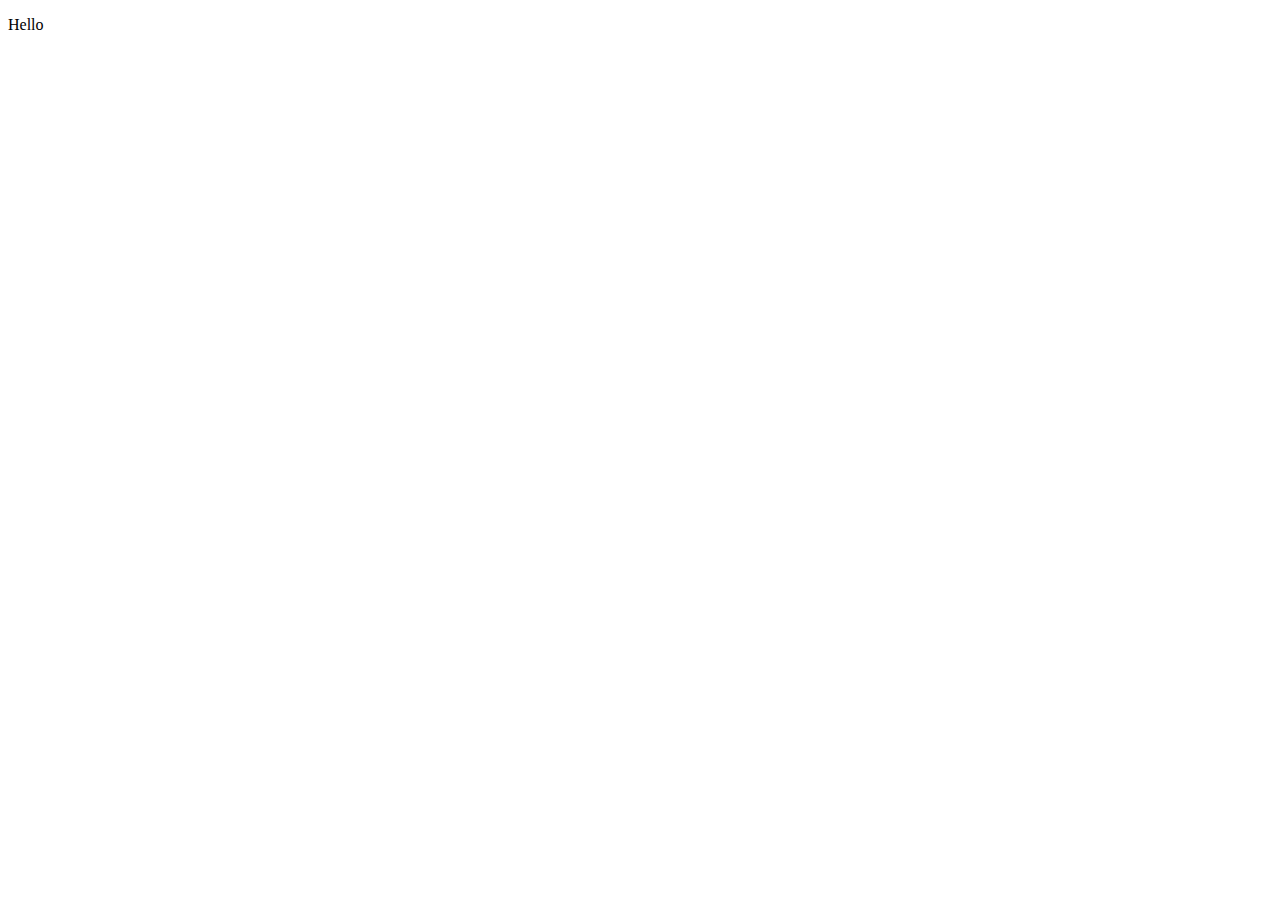
==== wwr/index.html @ ab7e902f "index sync" ====
<!DOCTYPE html>
<html lang="en">
<head>
    <meta charset="UTF-8">
    <meta http-equiv="X-UA-Compatible" content="IE=edge">
    <meta name="viewport" content="width=device-width, initial-scale=1.0">
    <title>Document</title>
</head>
<body>
    <p>Hello</p>
</body>
</html>
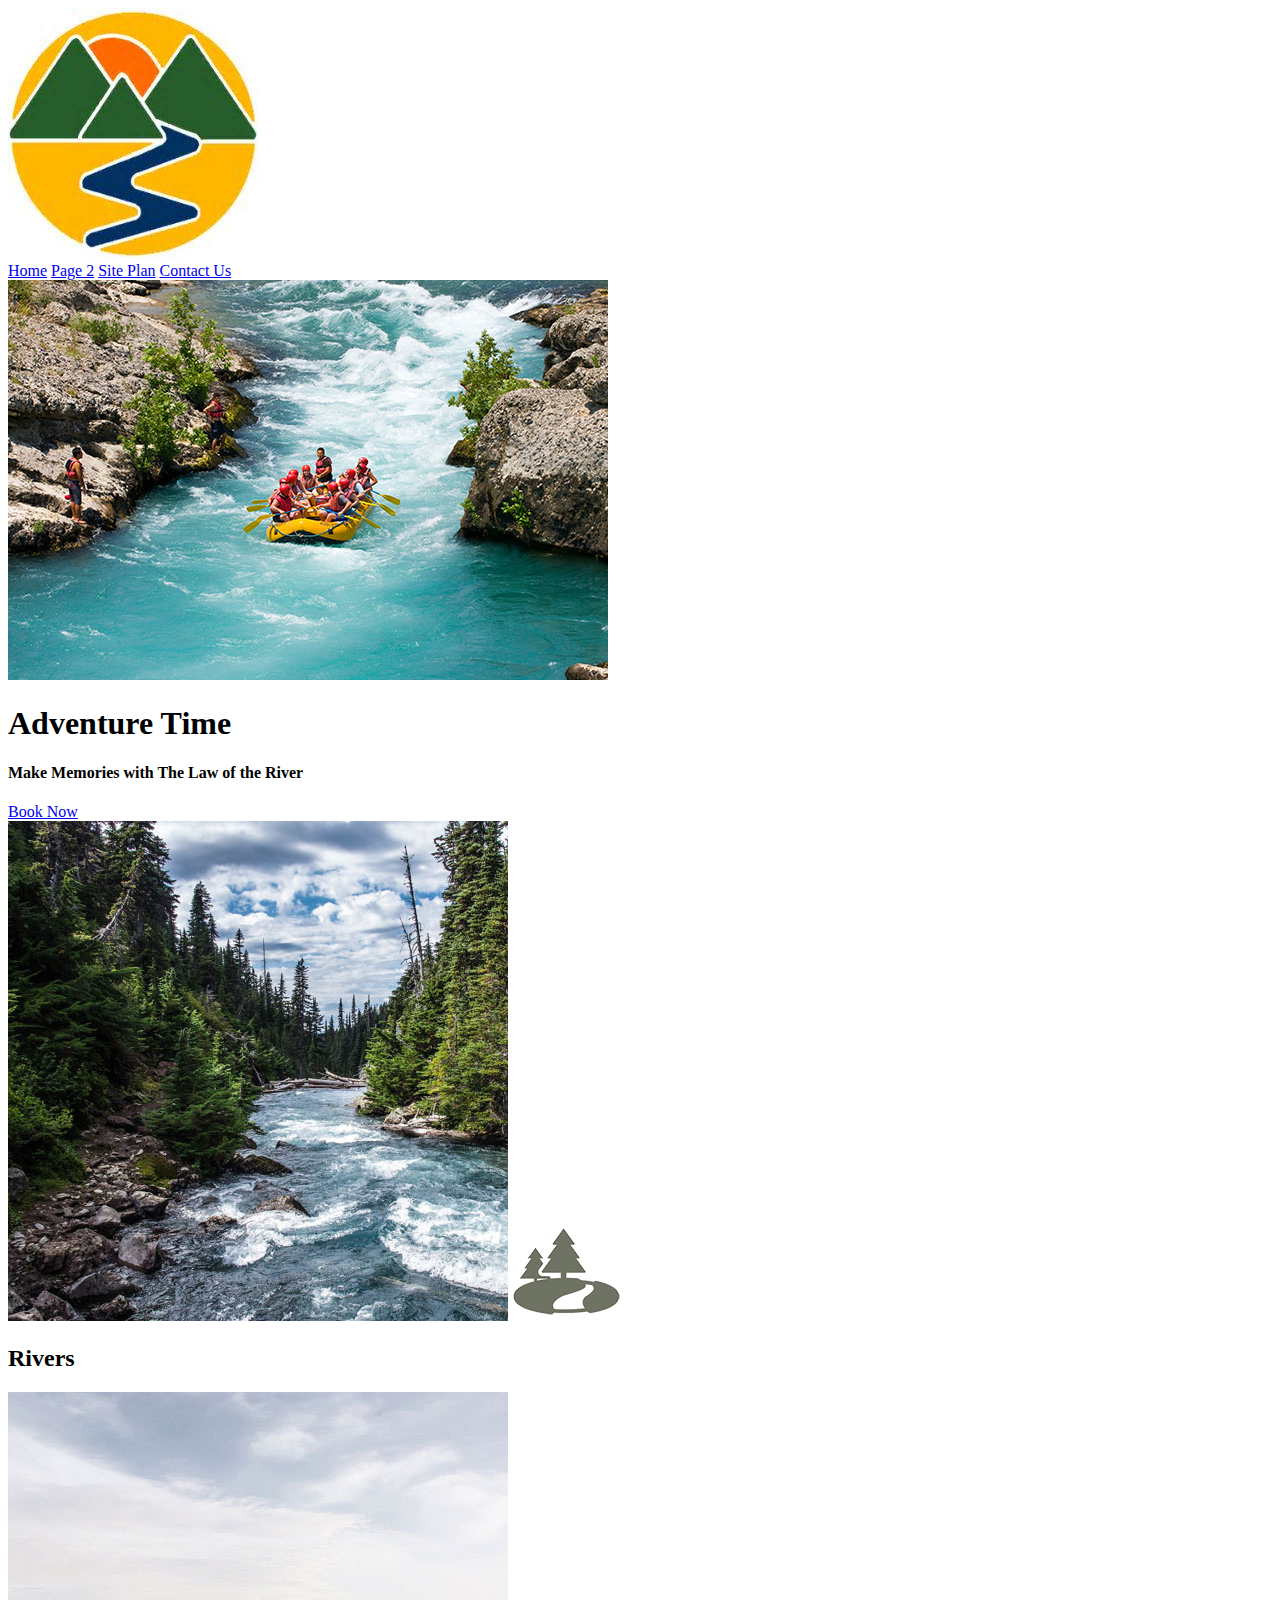
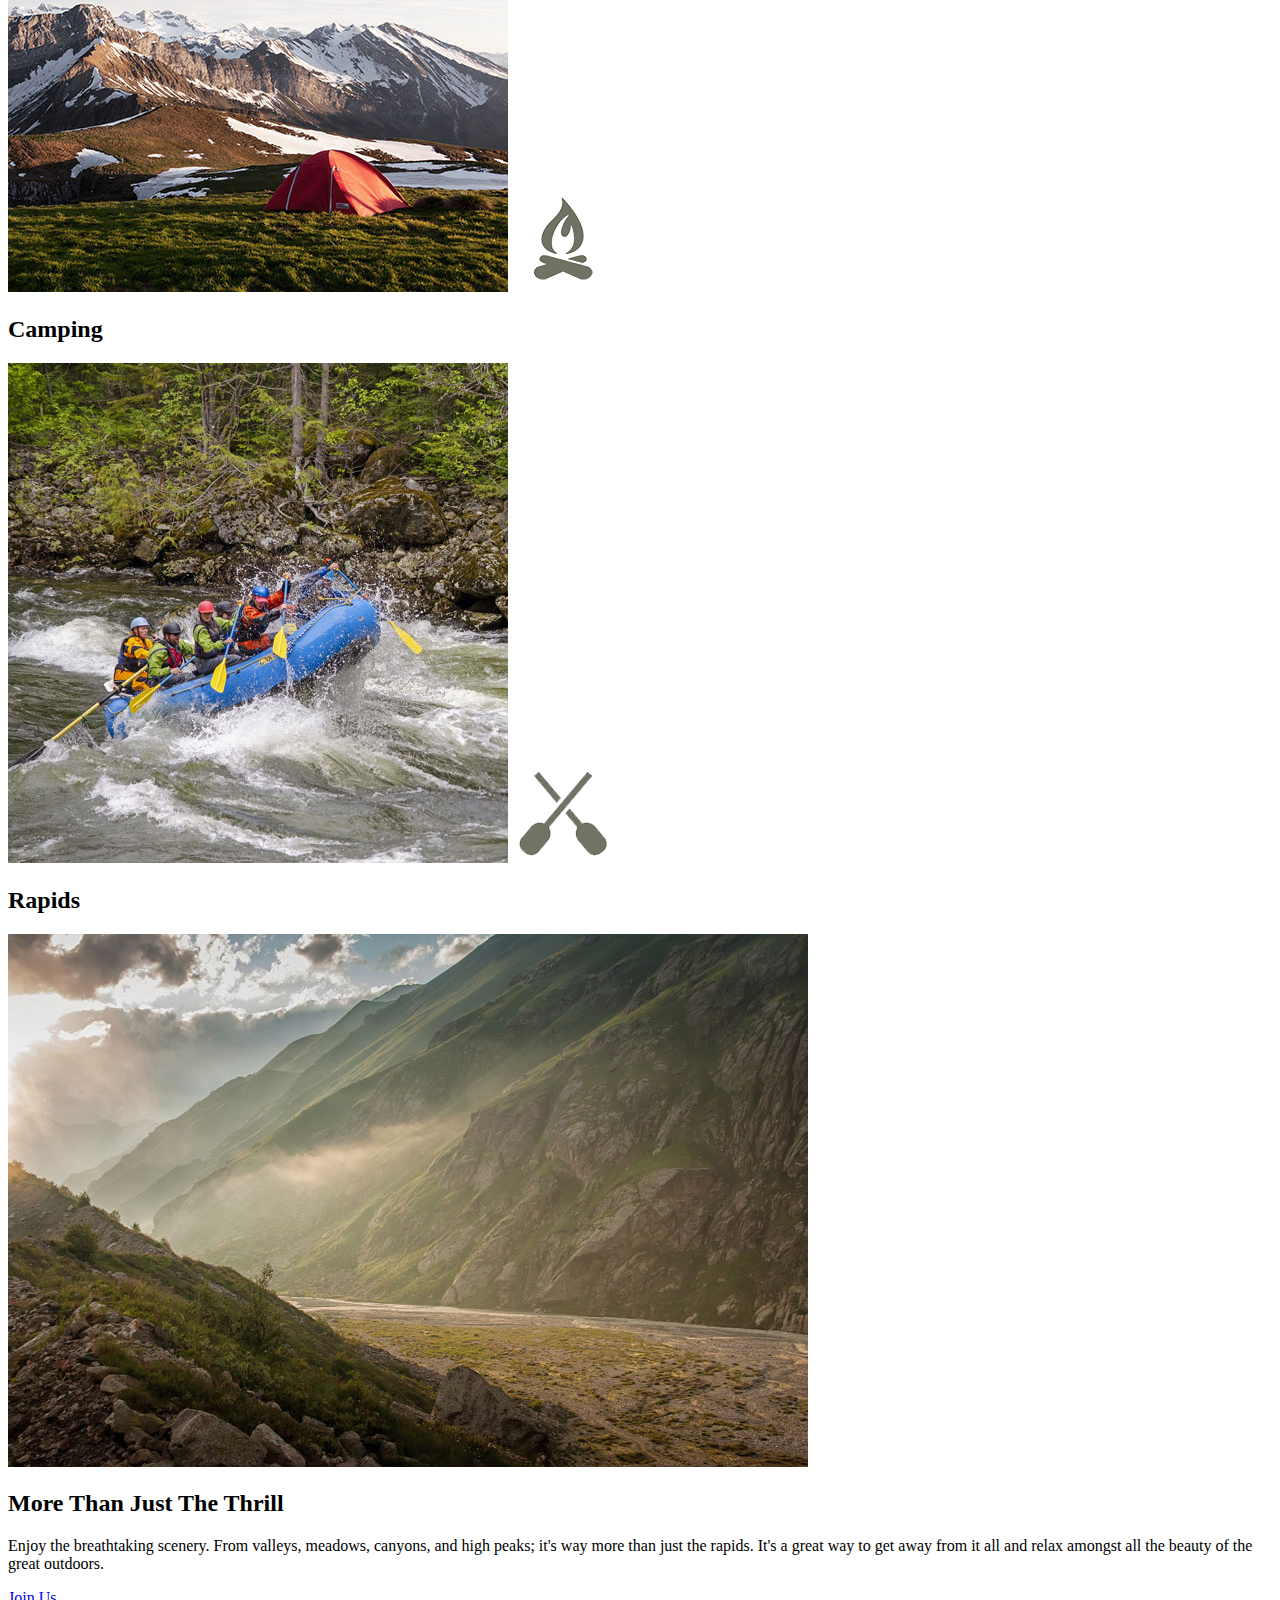
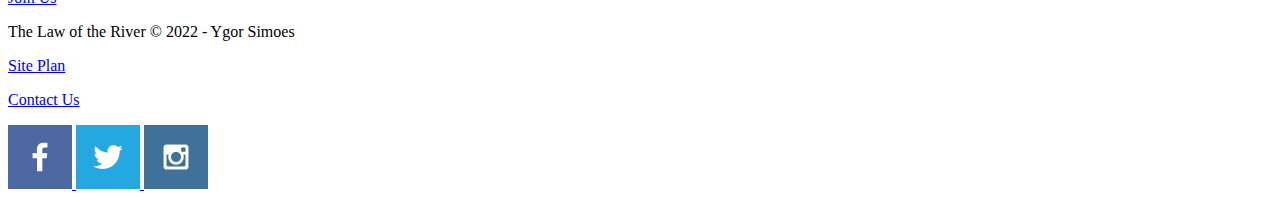
==== commit fd2137c7: "law of the river updated octomber first" ====
--- a/wwr/index.html
+++ b/wwr/index.html
@@ -1,12 +1,77 @@
+
 <!DOCTYPE html>
 <html lang="en">
 <head>
     <meta charset="UTF-8">
     <meta http-equiv="X-UA-Compatible" content="IE=edge">
     <meta name="viewport" content="width=device-width, initial-scale=1.0">
-    <title>Document</title>
+    <title>The Law of the River| The Law of the River | Home</title>
 </head>
 <body>
-    <p>Hello</p>
+    <header>
+        <a id="logo_link" href="index.html">
+            <img class="logo" src= "images/circlelogo.jpeg" alt="The Law of the River logo">
+        </a>
+        <nav>
+            <a href="index.html">Home</a>
+            <a href="#">Page 2</a>
+            <a href="site-plan-rafting.html">Site Plan</a>
+            <a href="contactus.html">Contact Us</a>
+        </nav>
+    </header>
+    <div id="hero">
+        <div id="hero-box">
+            <img id="hero-img" src="images/raftingpeople.jpg" alt="People enjoying white water rafting">
+        </div>
+        <section id="hero-msg">
+            <h1 class="home-title">Adventure Time</h1>
+            <h4>Make Memories with The Law of the River </h4>
+            <div class='button-box'>
+                <a class='book' href="rates.html">Book Now</a>
+            </div>
+        </section>
+    </div>
+    <main class="home-grid">
+        <section class="rivers-card">
+            <img class="card-img" src="images/rivers.jpg" alt="river in forest">
+            <img class="icon" src="images/river_icon.png" alt="river icon">
+            <h2>Rivers</h2>
+        </section>
+        <section class="camping-card">
+            <img class="card-img" src="images/camping.jpg" alt="tent in mountains">
+            <img class="icon" src="images/fire_icon.png" alt="fire icon">
+            <h2>Camping</h2>
+        </section>
+        <section class="rapids-card">
+            <img class="card-img" src="images/rapids.jpg" alt="rafting boat">
+            <img class="icon" src="images/oars.png" alt="oars icon">
+            <h2>Rapids</h2>
+        </section>
+        <img class="mountains" src="images/mountains.jpg" alt="Misty mountains">
+        <section class="msg">
+            <h2>More Than Just The Thrill</h2>
+            <p>Enjoy the breathtaking scenery. From valleys, meadows, canyons, and high peaks; it's way more than just the rapids. It's a great way to get away from it all and relax amongst all the beauty of the great outdoors. </p>
+            <a class='join' href="rivers.html">Join Us</a>
+        </section>
+    </main>
+</main>
+<footer>
+    <p>The Law of the River &copy; 2022 - Ygor Simoes</p>
+    <p><a href="site-plan-rafting.html">Site Plan</a></p>
+    <p><a href="contactus.html">Contact Us</a></p>
+    <div class="social">
+        <a href="https://facebook.com">
+            <img src="images/facebook.png" alt="fb icon">
+        </a>
+        <a href="https://twitter.com">
+            <img src="images/twitter.png" alt="twitter icon">
+        </a>
+        <a href="https://instagram.com">
+            <img src="images/instagram.png" alt="instagram icon">
+        </a>
+    </div>
+</footer>
+    </body>
 </body>
-</html>+</html>
+              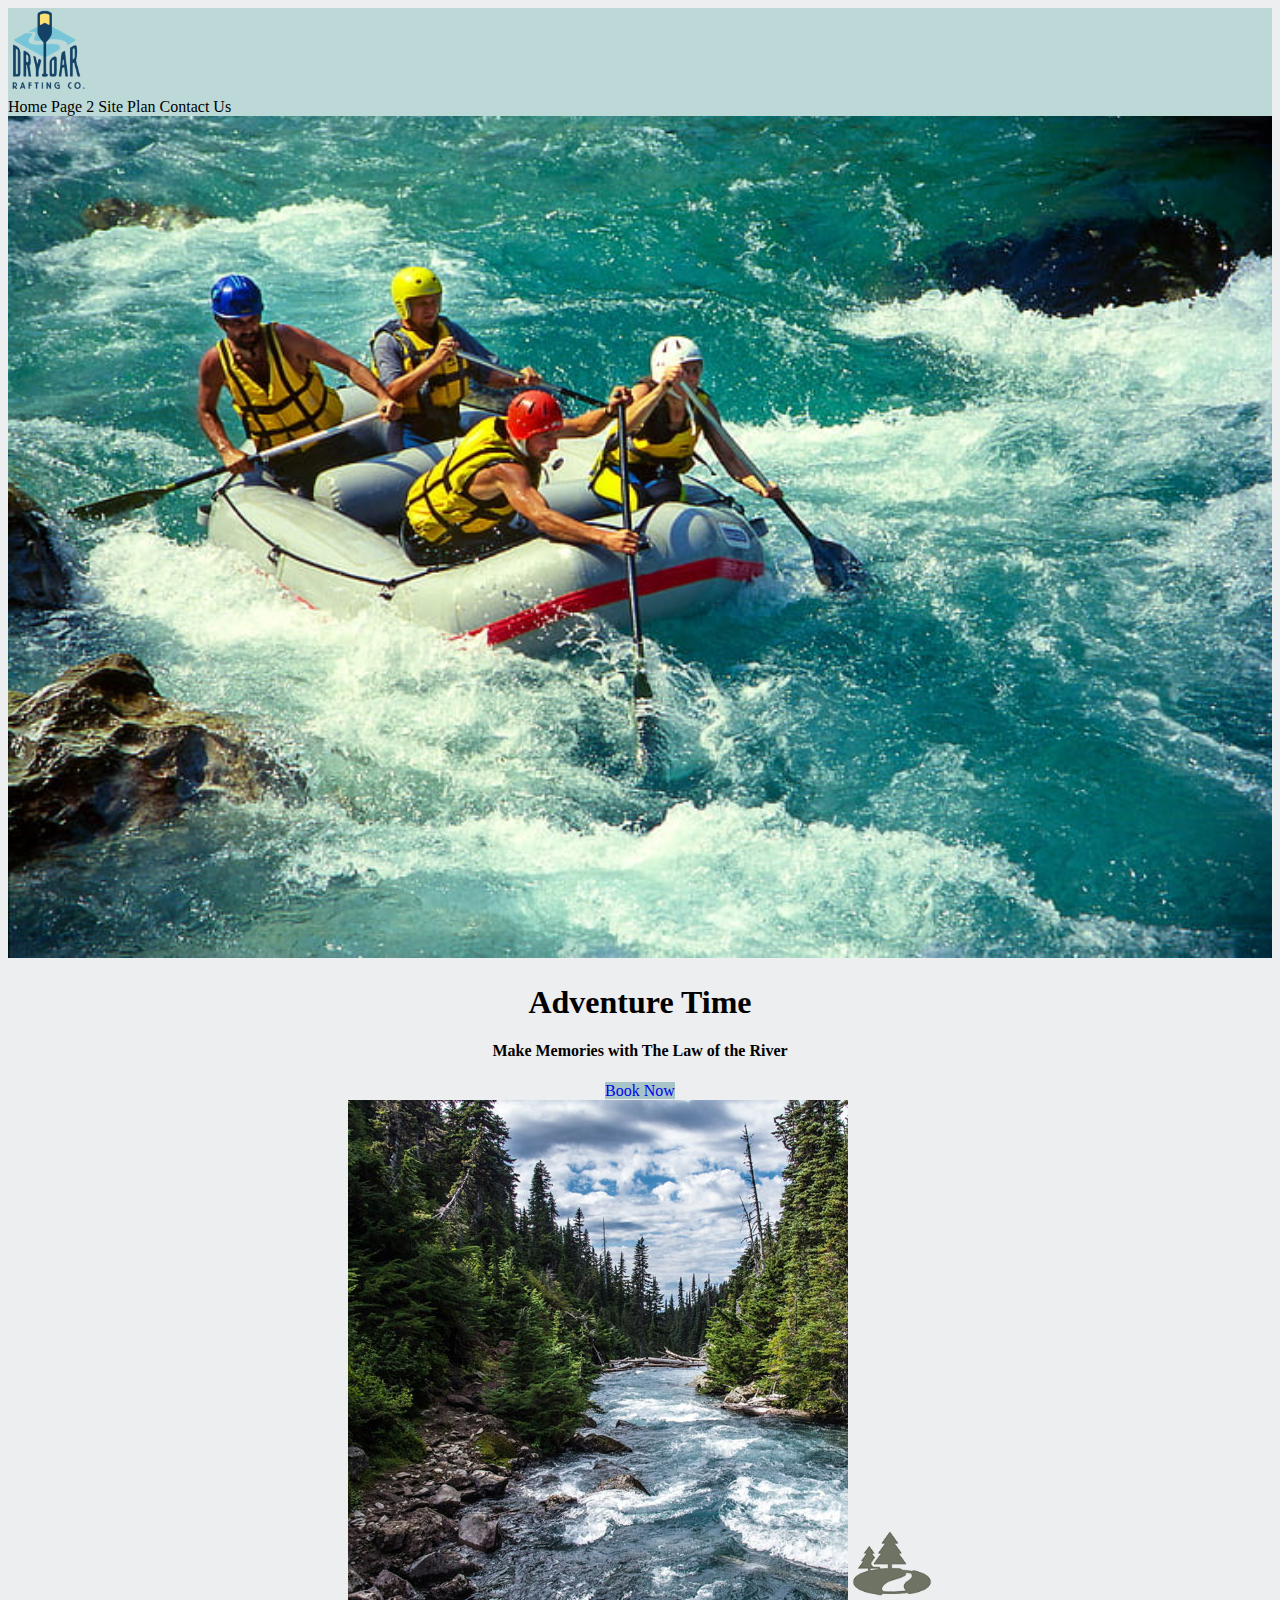
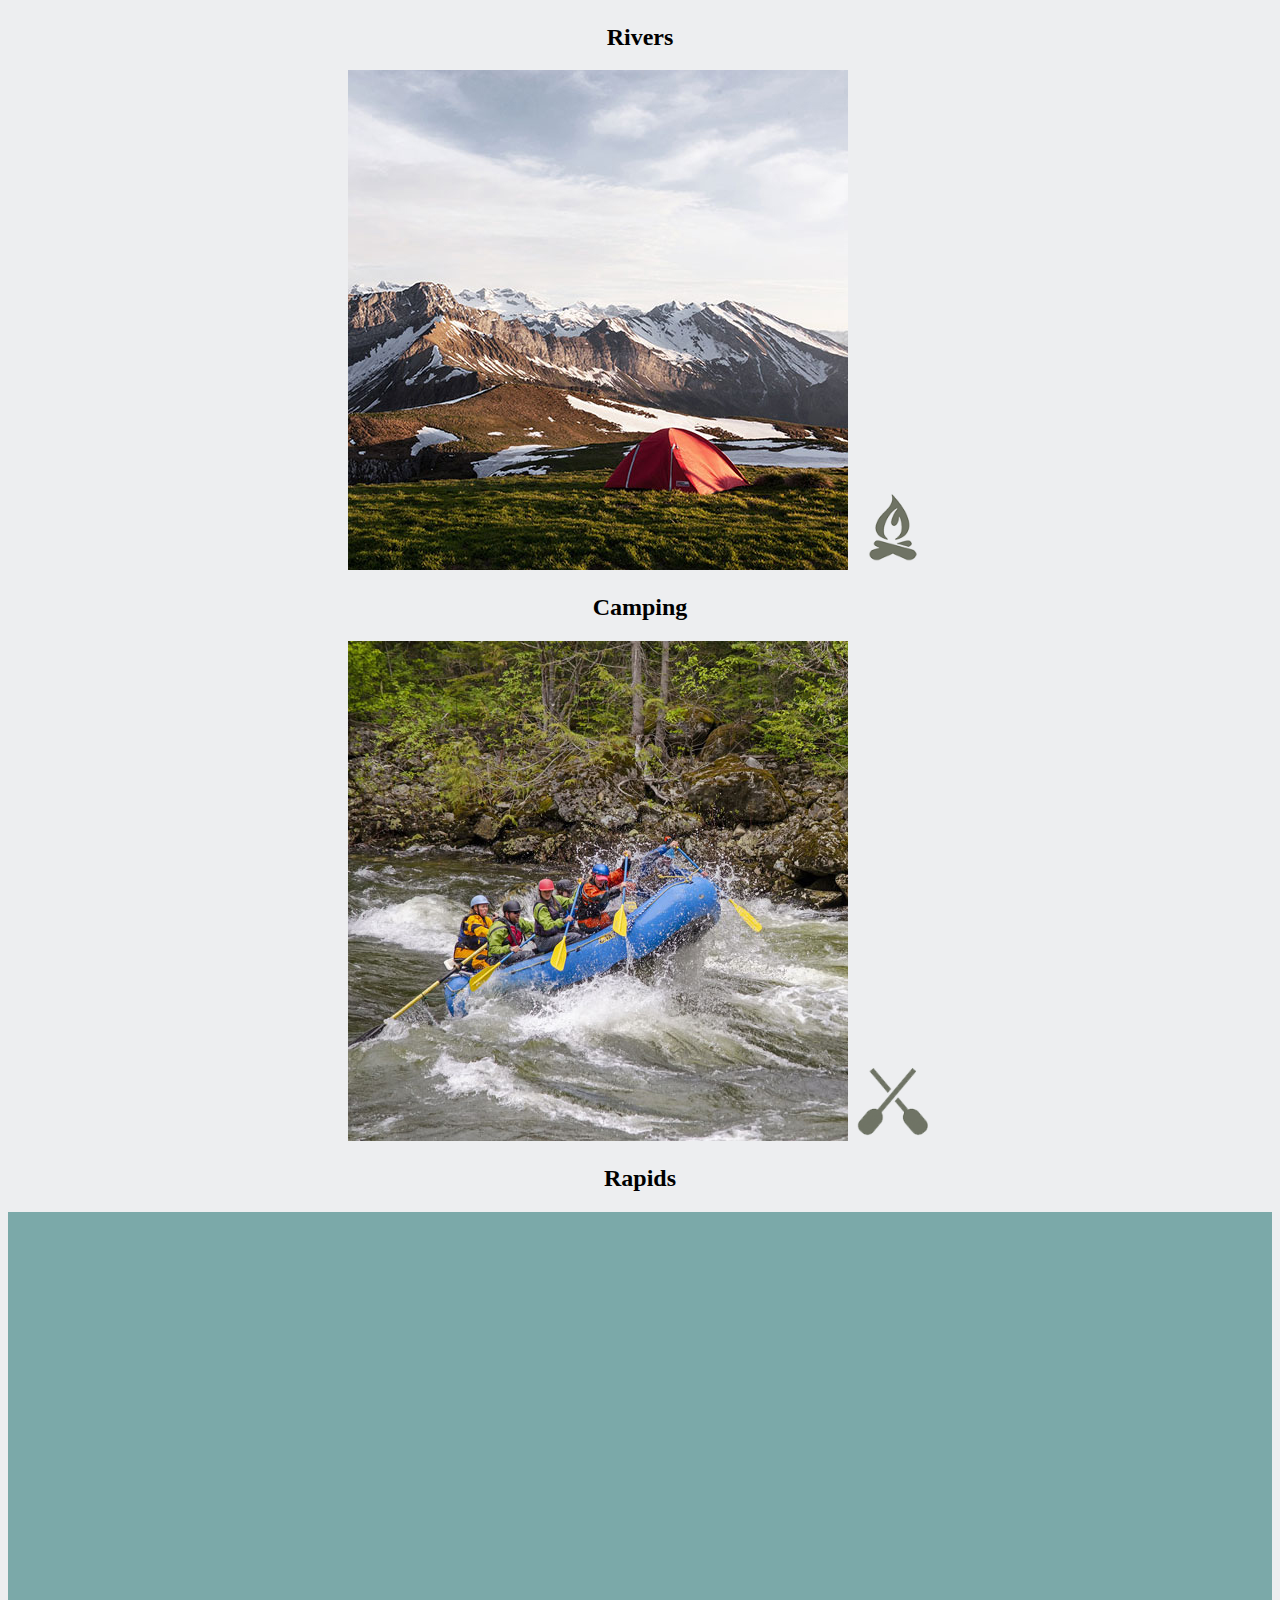
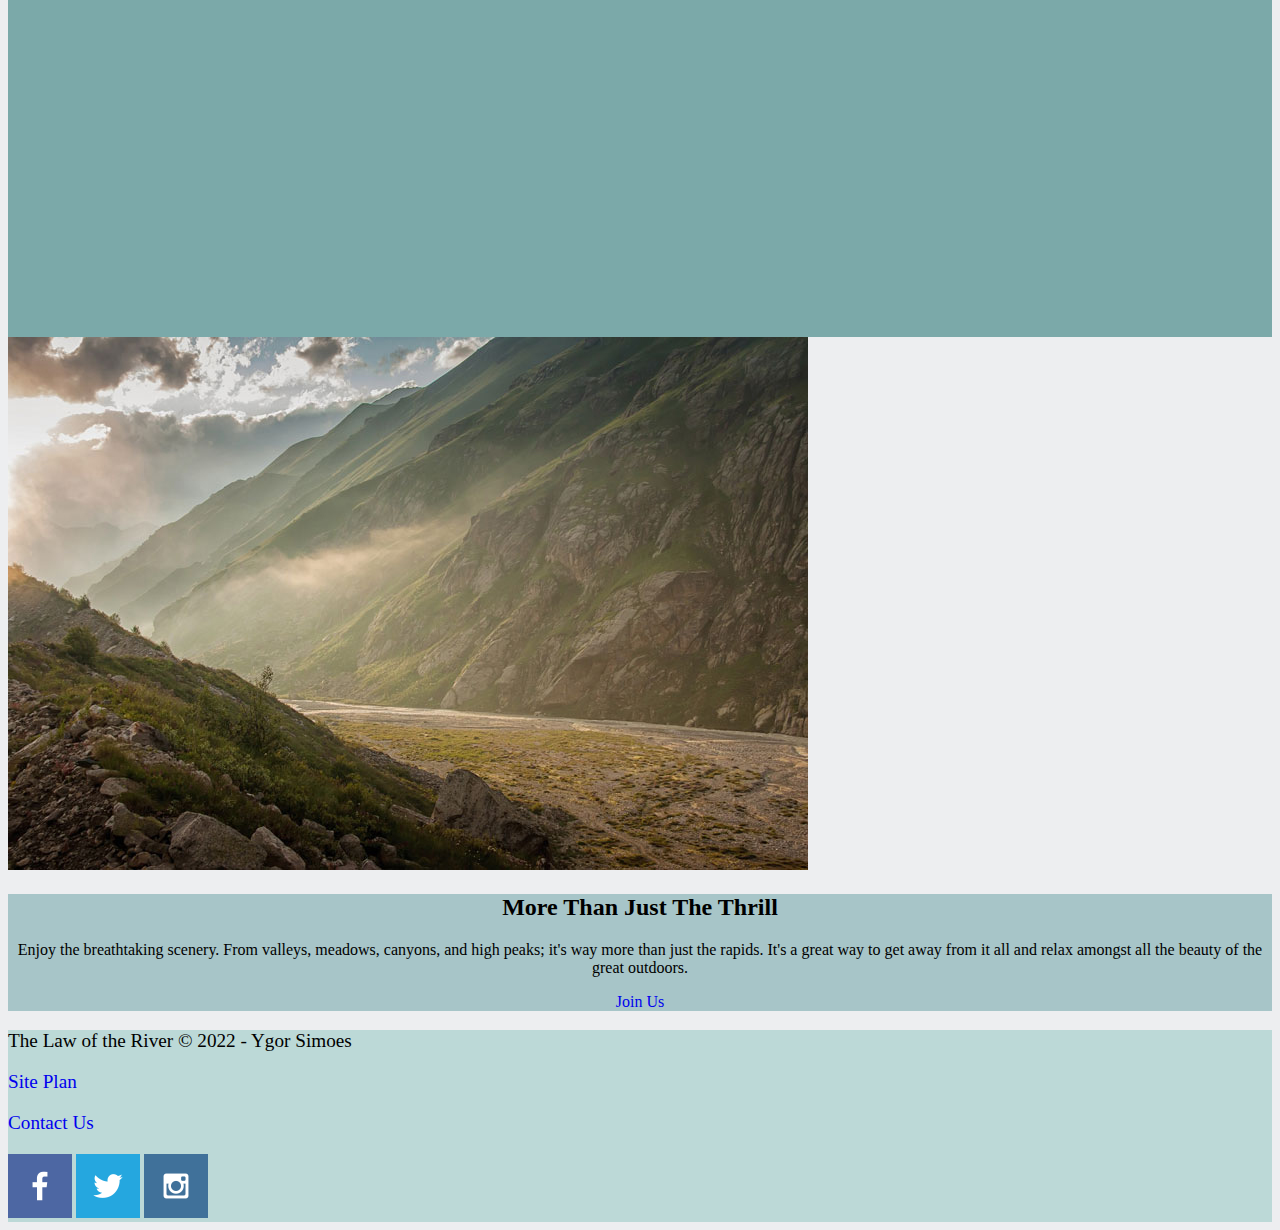
==== commit 2d1568fa: "added html and css" ====
--- a/wwr/index.html
+++ b/wwr/index.html
@@ -2,15 +2,17 @@
 <!DOCTYPE html>
 <html lang="en">
 <head>
+    <link rel="stylesheet" href="styles/wireframe.css   ">
     <meta charset="UTF-8">
     <meta http-equiv="X-UA-Compatible" content="IE=edge">
     <meta name="viewport" content="width=device-width, initial-scale=1.0">
     <title>The Law of the River| The Law of the River | Home</title>
 </head>
 <body>
+    <div id="content">
     <header>
         <a id="logo_link" href="index.html">
-            <img class="logo" src= "images/circlelogo.jpeg" alt="The Law of the River logo">
+            <img class="logo" src= "images/dryoarlogo3.png" alt="The Law of the River logo">
         </a>
         <nav>
             <a href="index.html">Home</a>
@@ -21,7 +23,7 @@
     </header>
     <div id="hero">
         <div id="hero-box">
-            <img id="hero-img" src="images/raftingpeople.jpg" alt="People enjoying white water rafting">
+            <img id="hero-img" src="images/skiing-extreme-sports-wallpaper-preview.jpg" alt="People enjoying white water rafting">
         </div>
         <section id="hero-msg">
             <h1 class="home-title">Adventure Time</h1>
@@ -47,6 +49,7 @@
             <img class="icon" src="images/oars.png" alt="oars icon">
             <h2>Rapids</h2>
         </section>
+        <div id="background"></div> 
         <img class="mountains" src="images/mountains.jpg" alt="Misty mountains">
         <section class="msg">
             <h2>More Than Just The Thrill</h2>
@@ -60,18 +63,17 @@
     <p><a href="site-plan-rafting.html">Site Plan</a></p>
     <p><a href="contactus.html">Contact Us</a></p>
     <div class="social">
-        <a href="https://facebook.com">
+        <a href="https://facebook.com" target="_blank">
             <img src="images/facebook.png" alt="fb icon">
         </a>
-        <a href="https://twitter.com">
+        <a href="https://twitter.com" target="_blank">
             <img src="images/twitter.png" alt="twitter icon">
         </a>
-        <a href="https://instagram.com">
+        <a href="https://instagram.com" target="_blank">
             <img src="images/instagram.png" alt="instagram icon">
         </a>
     </div>
-</footer>
-    </body>
+</footer>    
 </body>
 </html>
               --- a/wwr/styles/wireframe.css
+++ b/wwr/styles/wireframe.css
@@ -0,0 +1,66 @@
+content{
+    max-width: 1600px ;
+    margin: 0 auto;
+}
+nav a {
+    text-align: center;
+    color: black;
+    text-decoration: none;
+}
+#hero-msg h1 {
+    text-align: center;
+    color: black;
+}
+#hero-msg h4 {
+    text-align: center;
+}
+.button-box{
+    text-align: center;
+}
+main section{
+    text-align: center;
+}
+#background{
+    height: 725px;
+    background-color: #7ba9a9;
+}
+body{
+    background-color: #edeef0;
+}
+header{
+    background-color: #bcd9d7;
+}
+nav a:hover{
+    background-color: #a7c5c8   ;
+}
+.book, .join{
+    background-color: #a7c5c8;
+    text-decoration: none;
+}
+.book:hover, .join:hover{
+    background-color: #edeef0;
+}
+.msg{
+    background-color: #a7c5c8;
+}
+footer{
+    background-color:#bcd9d7 ;
+}
+.logo{
+    width: 80px;
+}
+.icon{
+    width: 80px;
+}
+#hero-img{
+    width: 100%;
+}
+footer a{
+    text-decoration: none;
+}
+footer p {
+    font-size: 1.2em;
+}    
+footer p :hover{
+    text-decoration: underline;
+}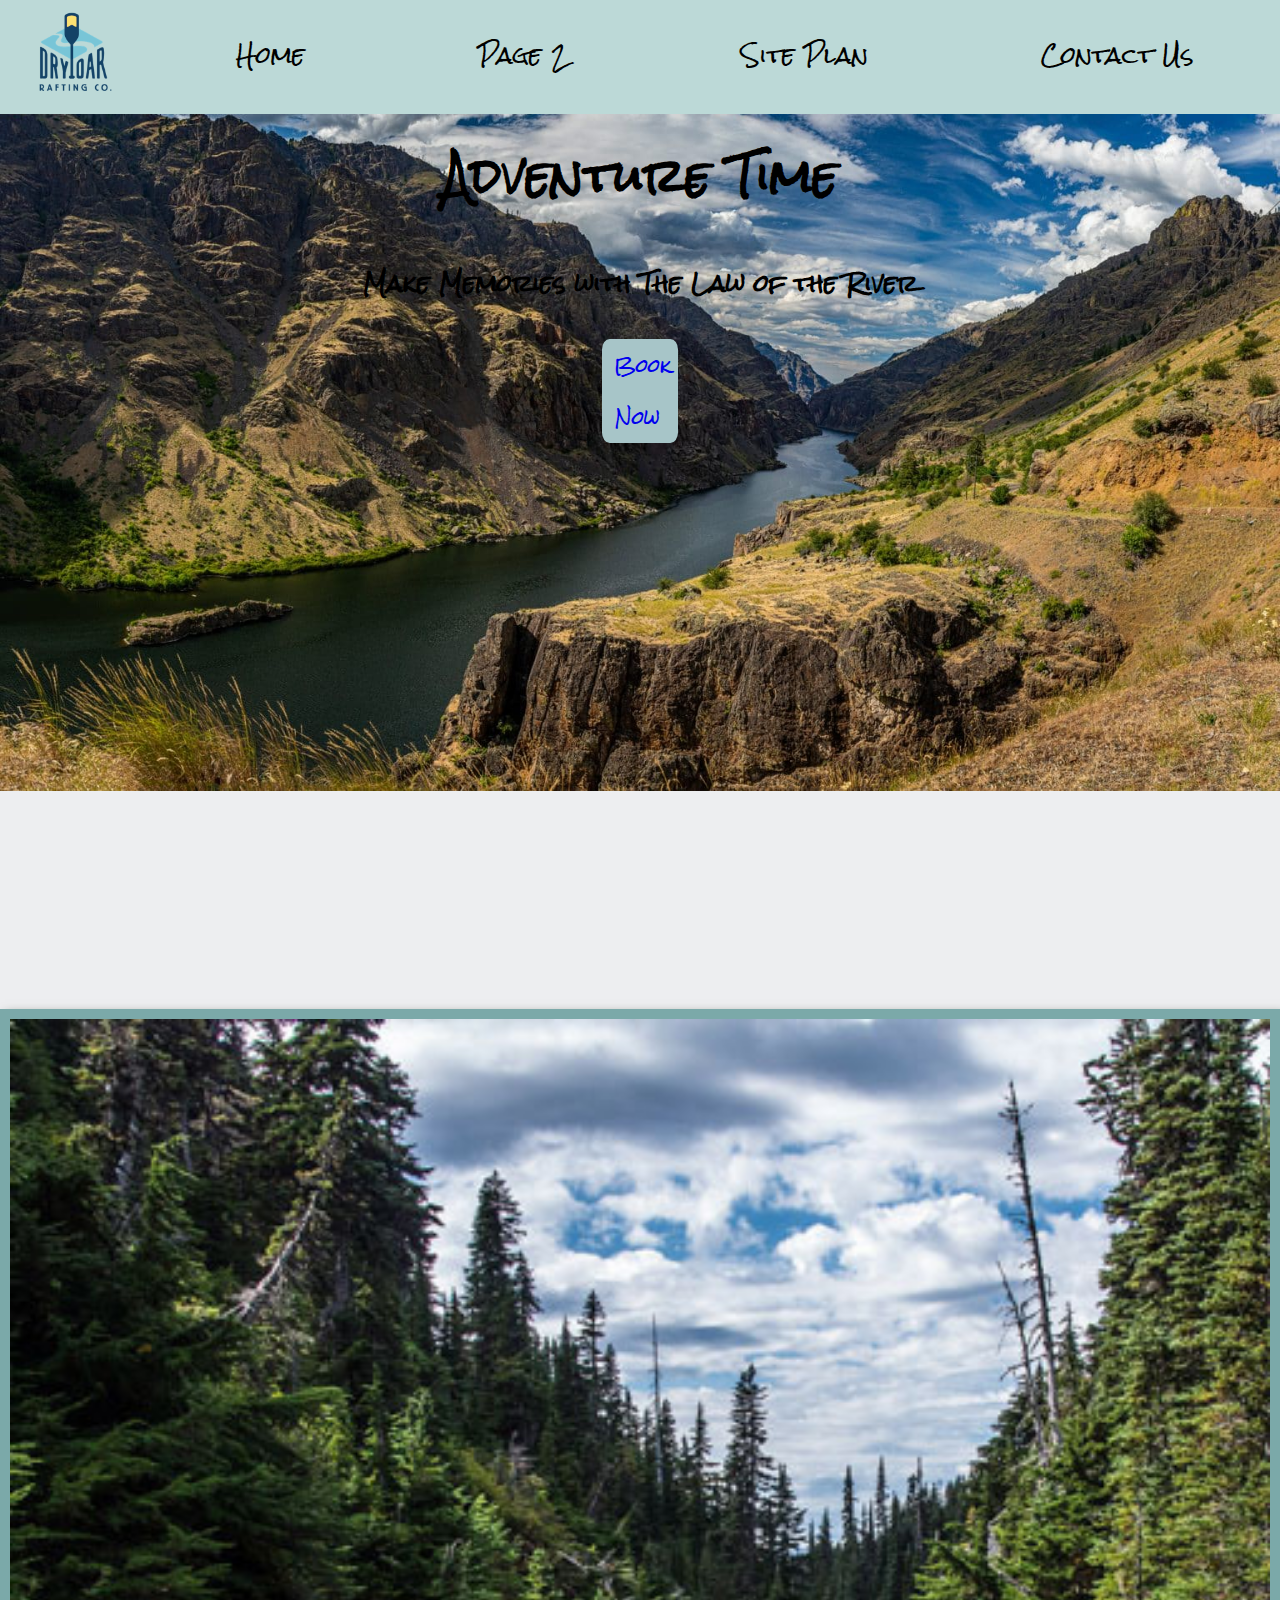
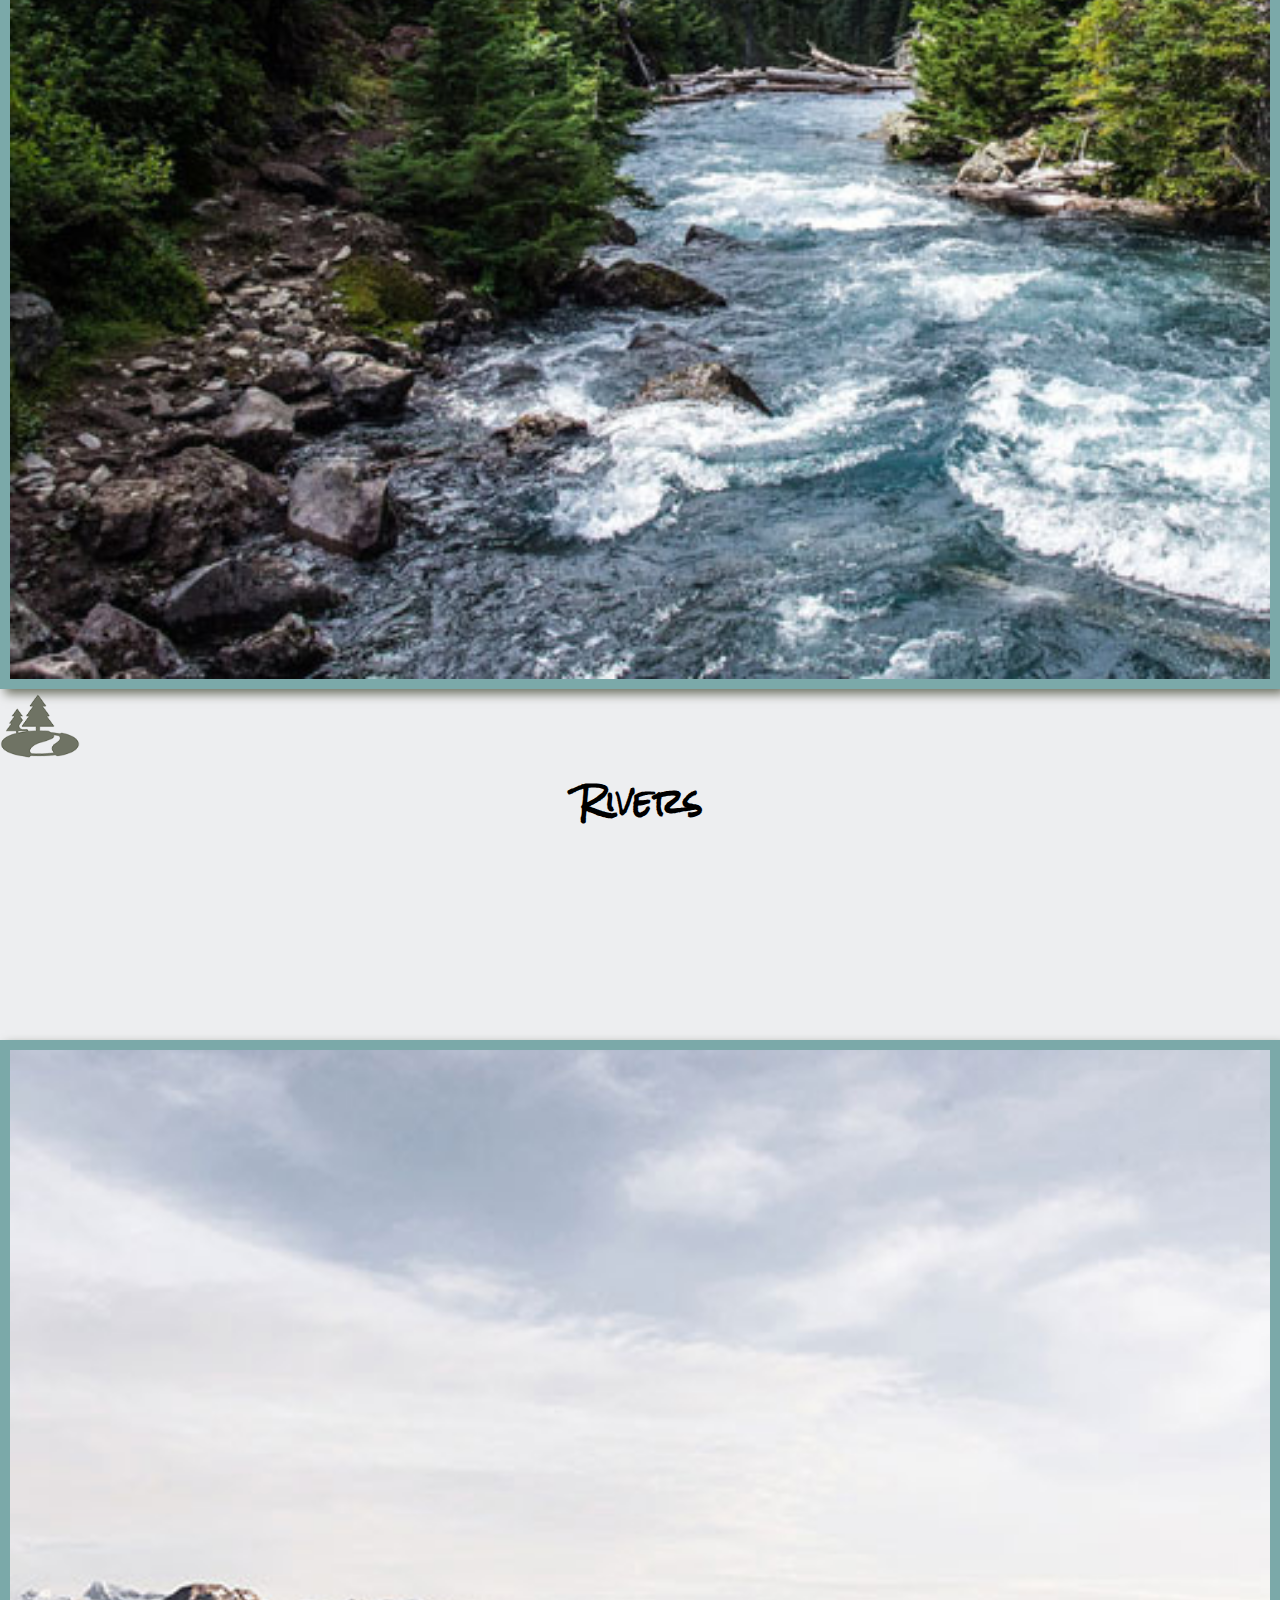
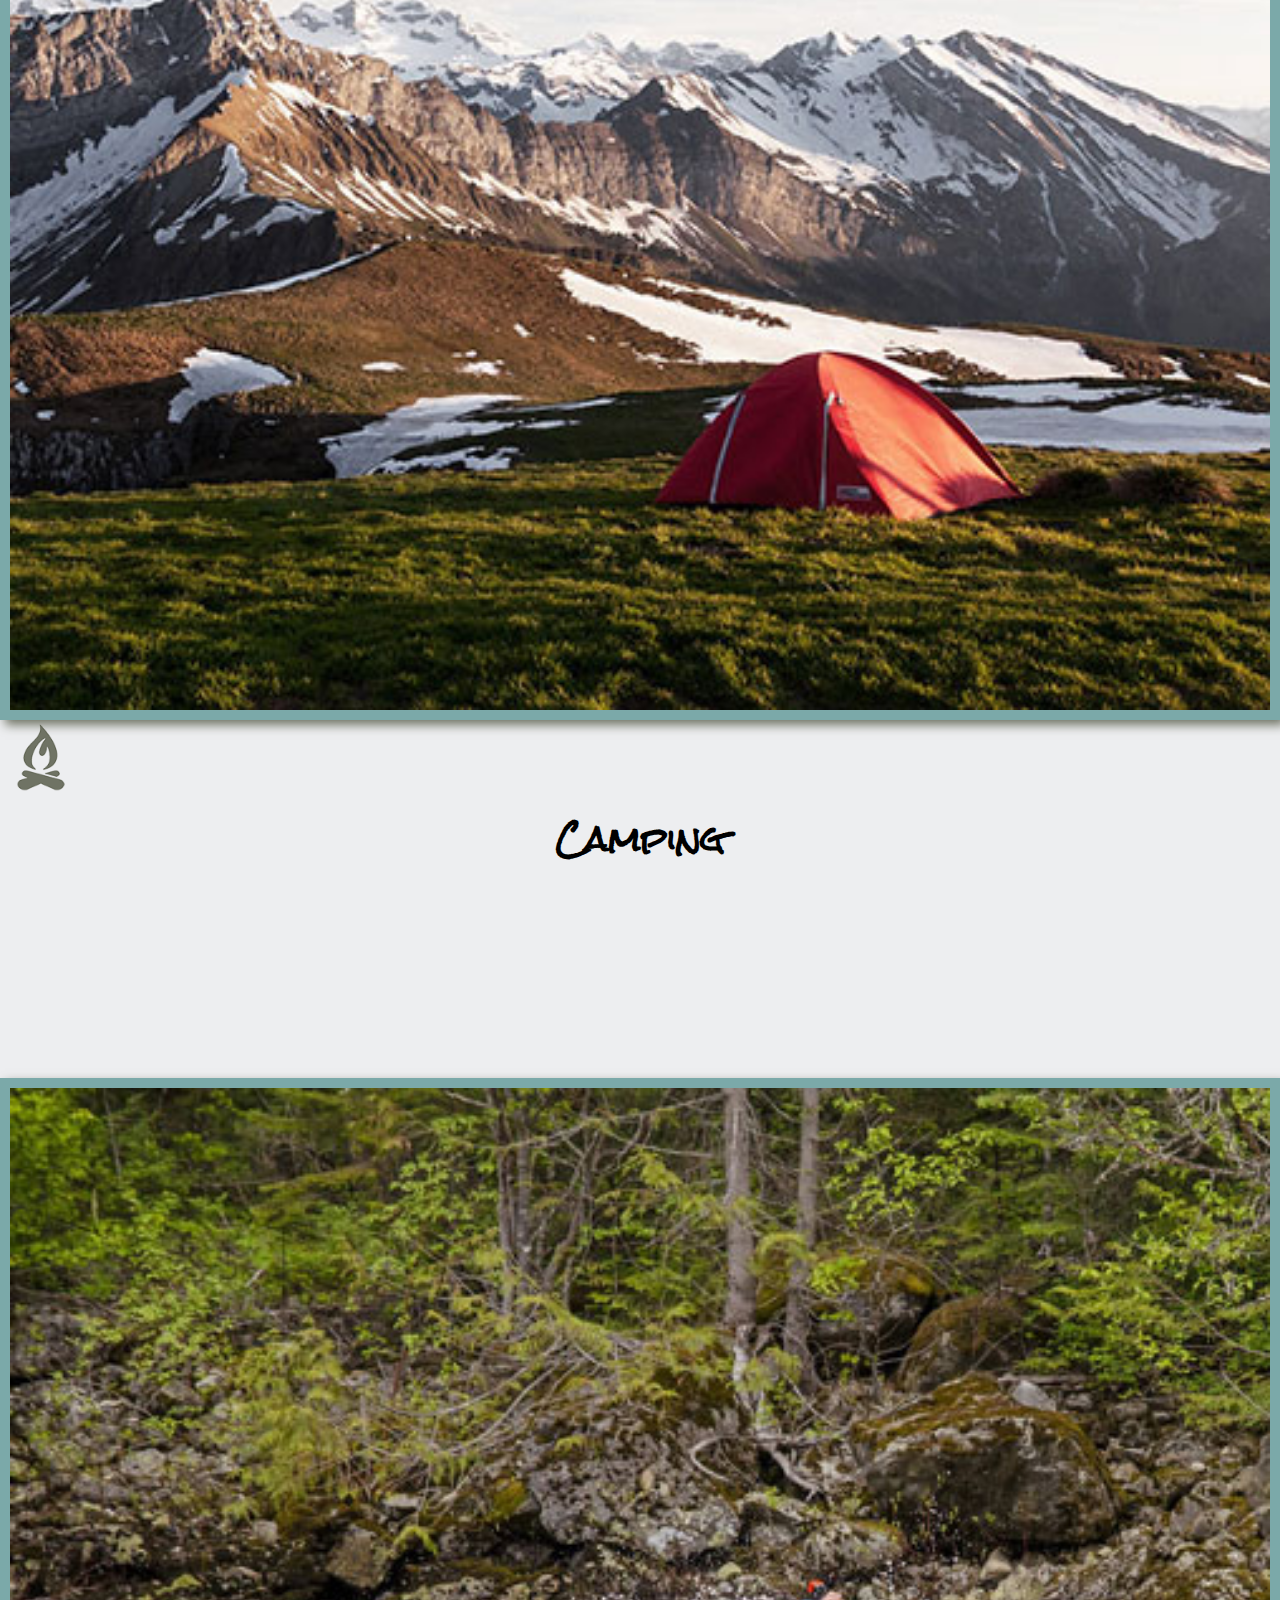
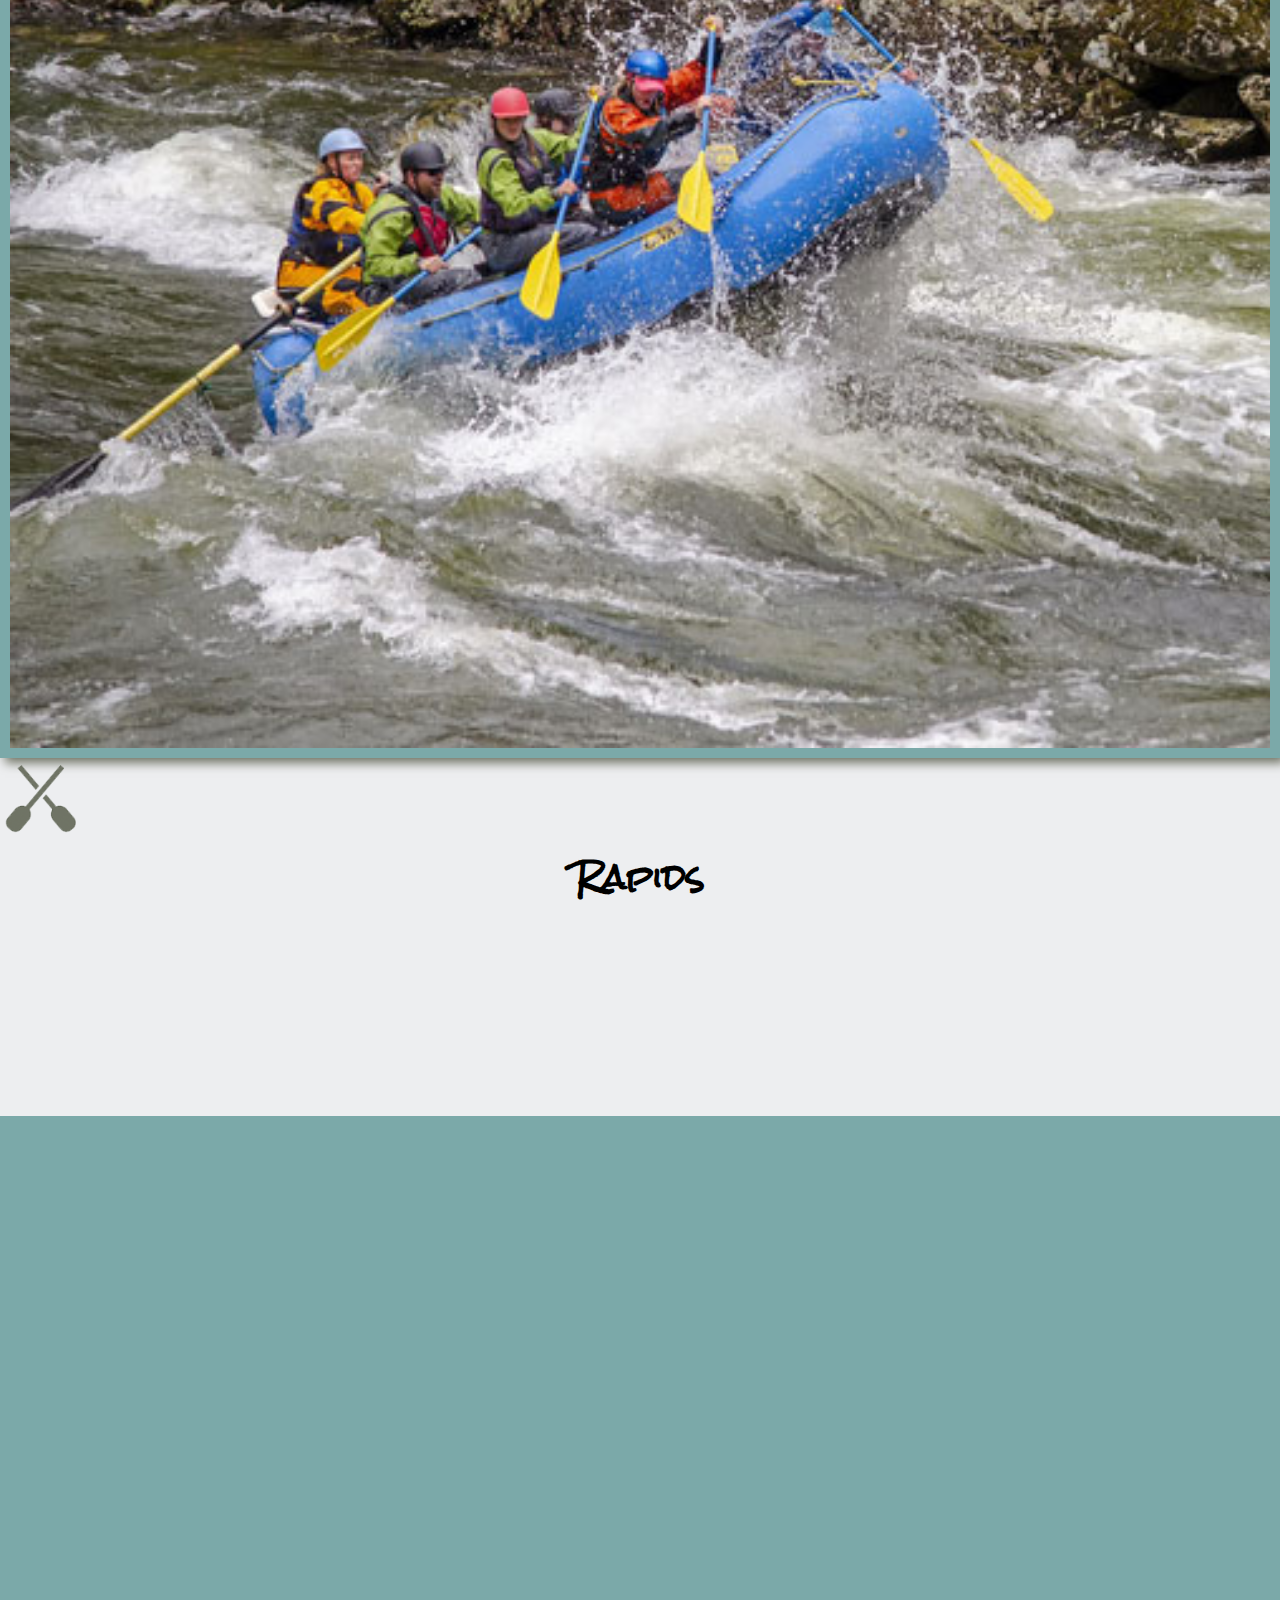
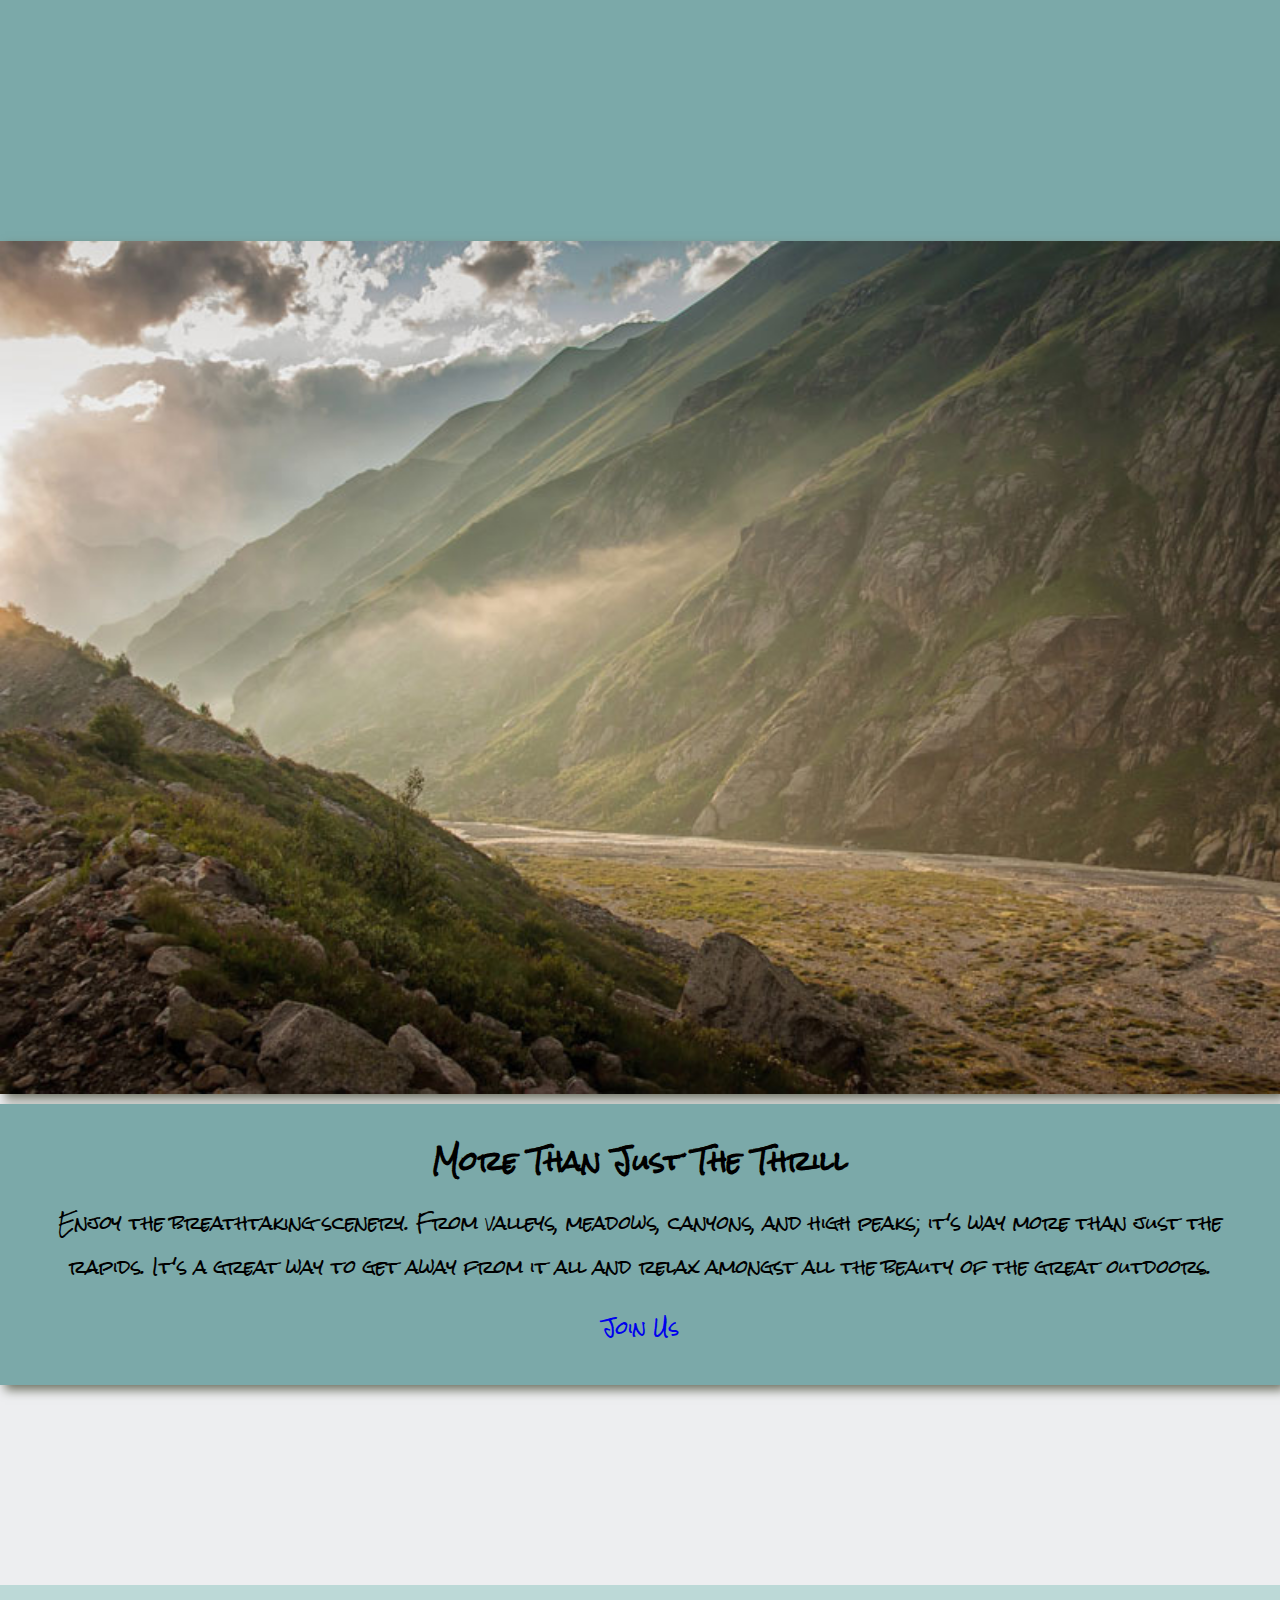
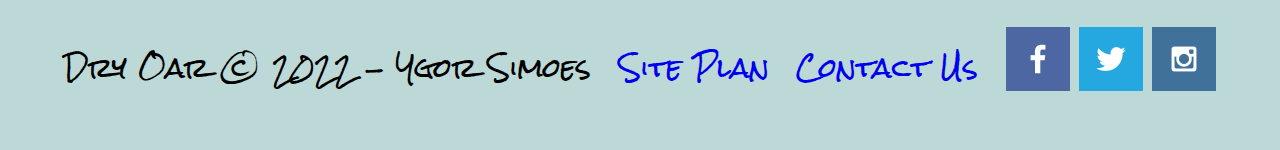
==== commit a75764a8: "form submition" ====
--- a/wwr/index.html
+++ b/wwr/index.html
@@ -59,7 +59,7 @@
     </main>
 </main>
 <footer>
-    <p>The Law of the River &copy; 2022 - Ygor Simoes</p>
+    <p>Dry Oar &copy; 2022 - Ygor Simoes</p>
     <p><a href="site-plan-rafting.html">Site Plan</a></p>
     <p><a href="contactus.html">Contact Us</a></p>
     <div class="social">
--- a/wwr/styles/wireframe.css
+++ b/wwr/styles/wireframe.css
@@ -1,3 +1,4 @@
+@import url('https://fonts.googleapis.com/css2?family=Rock+Salt&family=Ruslan+Display&display=swap');
 content{
     max-width: 1600px ;
     margin: 0 auto;
@@ -6,48 +7,119 @@
     text-align: center;
     color: black;
     text-decoration: none;
-}
+    padding:30px;
+}
+nav a:hover{
+    background-color: #a7c5c8;
+    padding-inline: 5%;
+}
+
+nav{
+    display: flex;
+    justify-content: space-around;
+}
+#hero {
+    display: grid;
+    grid-template-columns: 1fr 3fr 1fr;
+    margin-top: -100px;
+}
+
+#hero-box {
+    grid-column: 1/4;
+    grid-row: 1/3;
+    z-index: -1;
+}
+h2 {
+    margin: 0;
+}
+
+#hero-msg {
+    grid-column: 2/3;
+    grid-row: 1/2;
+    margin-top: 100px;
+}
+
 #hero-msg h1 {
     text-align: center;
+    color: black
+}
+#hero-msg h4 {
+    text-align: center;
     color: black;
 }
-#hero-msg h4 {
-    text-align: center;
-}
 .button-box{
     text-align: center;
+    background-color: #a7c5c8;
+    margin-left: 45%;    
+    margin-right: 45%;
+    border-radius: 10%;
+}
+.button-box :hover{
+    background-color: #7ba9a9;
 }
 main section{
     text-align: center;
+    
+}
+main section img{
+    box-sizing: border-box;
 }
 #background{
     height: 725px;
     background-color: #7ba9a9;
+    display: grid;
+    grid-template-columns: 1/11;
+    grid-template-rows: 4/9;
 }
 body{
     background-color: #edeef0;
+    font-family: "Rock Salt";
+    font-size: 22px;
+    margin: 0;
+    padding: 0;
 }
 header{
     background-color: #bcd9d7;
-}
-nav a:hover{
-    background-color: #a7c5c8   ;
-}
+    font-family: "Rock Salt";
+    display: grid;
+    grid-template-columns: 150px auto;
+}
+
 .book, .join{
-    background-color: #a7c5c8;
+    background-color: none ;
     text-decoration: none;
+    font-size: 18px;
+    border-radius: 5px;
+    padding: 5px; 
+    
+}
+
+#home-grid{
+    display: grid;
+    grid-template-columns: 10fr;
 }
 .book:hover, .join:hover{
-    background-color: #edeef0;
+    background-color:#7ba9a9; 
+    padding: 1.5px;
+    padding-inline: 5%;
 }
 .msg{
-    background-color: #a7c5c8;
+    background-color: #7ba9a9;
+    font-size: .8em;
+    line-height: 2.5em;
+    margin-top: 10px;
 }
 footer{
     background-color:#bcd9d7 ;
+    margin-top: 200px;
+    padding: 25px 50px;
+    display: flex;
+    justify-content: space-around;
+    align-items: center;
 }
 .logo{
     width: 80px;
+    padding-top: 5px;
 }
 .icon{
     width: 80px;
@@ -63,4 +135,182 @@
 }    
 footer p :hover{
     text-decoration: underline;
+}
+.home-title {
+    font-family: 'Rock Salt', 'Bradley Hand', sans-serif;
+    font-size: 2em;
+    margin-top: 10px;
+}
+#logo_link{
+    padding-top: 5px;
+    justify-self: center;
+    align-self: center;
+}
+.rivers-card{
+    margin: 200px 0;
+    display: grid;
+    grid-column: 2/4;
+    grid-row: 2/3;
+}
+.camping-card{
+    margin: 200px 0;
+    display: grid;
+    grid-column: 5/7;
+    grid-row: 2/3;
+}
+.rapids-card{
+    margin: 200px 0;
+    display: grid;
+    grid-column: 8/10;
+    grid-row: 2/3;
+}
+.card-img {
+    border: 10px solid #7ba9a9;
+    transition: transform .5s;
+    box-shadow: 5px 5px 10px #6f7364
+}
+.card-img, .mountains {
+    width: 100%;
+}
+
+.mountains{
+    display: grid;
+    grid-column: 2/7;
+    grid-row: 5/8;
+    box-shadow: 5px 5px 10px #6f7364;
+}
+
+.msg{
+    grid-column: 6/10;
+    grid-row: 6/7;
+    box-shadow: 5px 5px 10px #6f7364;
+    padding: 35px;
+}
+.card-img:hover {
+    opacity: .6;
+    transform: scale(1.1);
+}
+form {
+    /* Center the form on the page */
+    margin: 0 auto;
+    width: 400px;
+    /* Form outline */
+    padding: 1em;
+    border: 1px solid #ccc;
+    border-radius: 1em;
+  }
+  
+  ul {
+    list-style: none;
+    padding: 0;
+    margin: 0;
+  }
+  
+  form li + li {
+    margin-top: 1em;
+  }
+  
+  label {
+    /* Uniform size & alignment */
+    display: inline-block;
+    width: 90px;
+    text-align: right; 
+    font-size: .5em;    
+  }
+  
+  input,
+  textarea {
+    /* To make sure that all text fields have the same font settings
+       By default, textareas have a monospace font */
+    font: 1em sans-serif;
+  
+    /* Uniform text field size */
+    width: 200px;
+    box-sizing: border-box;
+  
+    /* Match form field borders */
+    border: 1px solid #999;
+  }
+  
+  input:focus,
+  textarea:focus {
+    /* Additional highlight for focused elements */
+    border-color: #000;
+  }
+  
+  textarea {
+    /* Align multiline text fields with their labels */
+    vertical-align: top;
+  
+    /* Provide space to type some text */
+    height: 5em;
+  }
+  
+  .button {
+    /* Align buttons with the text fields */
+    padding-left: 90px; /* same size as the label elements */
+  }
+  
+  button {
+    /* This extra margin represent roughly the same space as the space
+       between the labels and their text fields */
+    margin-left: 0.5em;
+  }
+.mail {
+    display: inline;
+}
+#feedback {
+    background-color: antiquewhite;
+    position: absolute;
+    top: 0;
+    left: 0;
+    right: 0;
+    padding: .5em;
+    /* make this element invisible until we are ready for it */
+    display: none;      
+}
+.moveDown {
+    margin-top: 3em;
+}
+@media screen and (max-width: 900px) {
+    #hero, .home-grid {
+        display: block;
+        height: auto;
+    }
+    nav, footer {
+        flex-direction: column;
+    }
+    nav a {
+        display: block;
+        padding: 15px;
+    }
+    #hero {
+        margin-top: 0;
+    }
+    #hero-msg {
+        margin-top: 0;
+    }
+    #hero-msg h4 {
+        display: none;
+    }
+    .home-title {
+        font-size: 25px;
+        color: #6f7364;
+    }
+    .rivers-card, .camping-card, .rapids-card { 
+        margin: 50px auto;
+        width: 60%;
+    }
+    #background {
+        display: none;
+    }
+    .mountains, .msg {
+        width: 80%;
+        display: block;
+        margin: 0 auto;
+    }
+    footer {
+        margin-top: 25px;
+        font-display: 1fr auto;
+    }
 }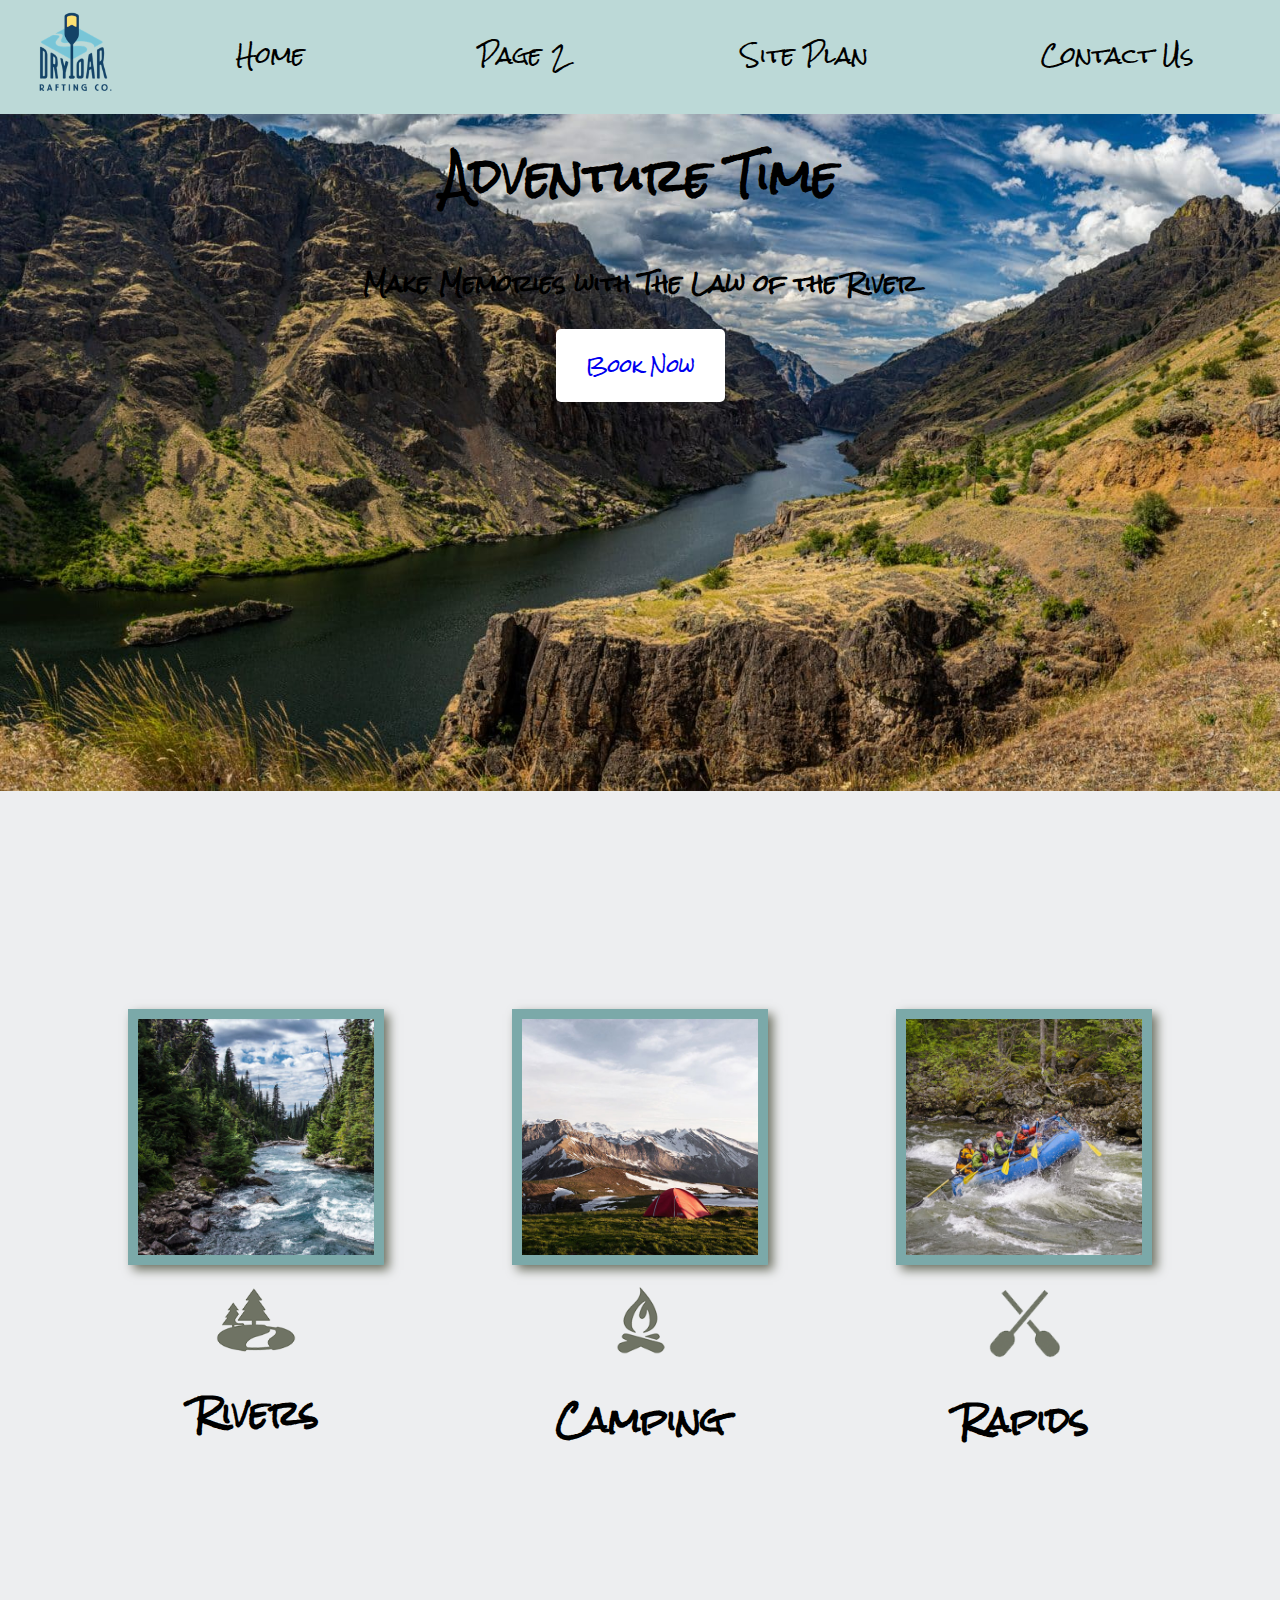
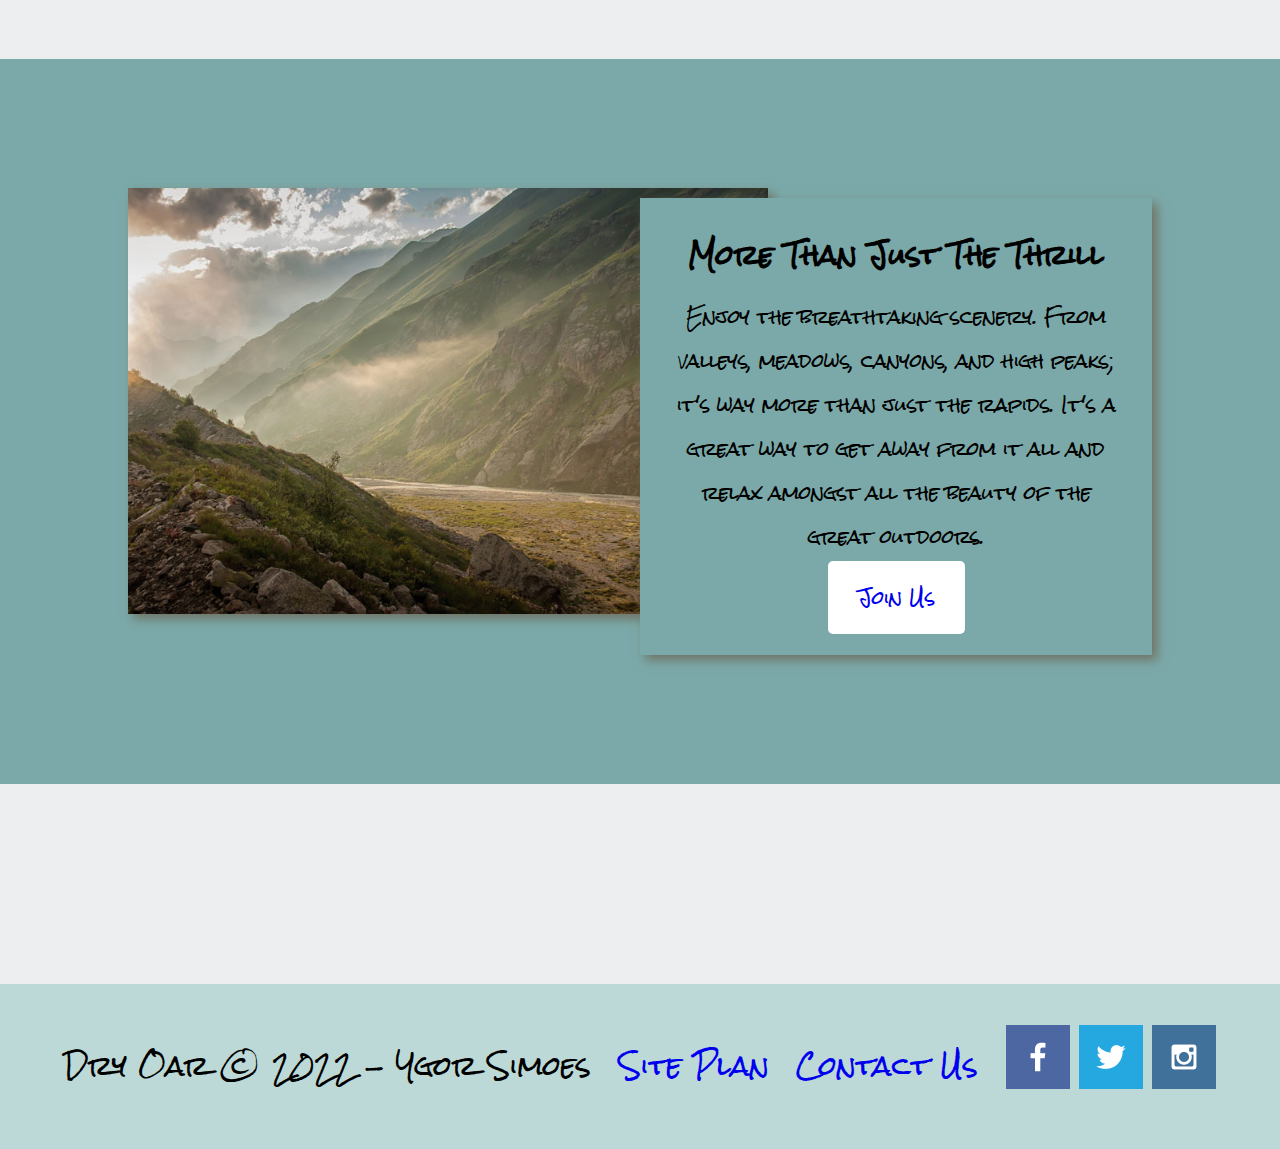
==== commit 78a737ff: "last changes" ====
--- a/wwr/index.html
+++ b/wwr/index.html
@@ -2,7 +2,7 @@
 <!DOCTYPE html>
 <html lang="en">
 <head>
-    <link rel="stylesheet" href="styles/wireframe.css   ">
+    <link rel="stylesheet" href="styles/style.css">
     <meta charset="UTF-8">
     <meta http-equiv="X-UA-Compatible" content="IE=edge">
     <meta name="viewport" content="width=device-width, initial-scale=1.0">
--- a/wwr/styles/style.css
+++ b/wwr/styles/style.css
@@ -0,0 +1,305 @@
+@import url('https://fonts.googleapis.com/css2?family=Rock+Salt&family=Ruslan+Display&display=swap');
+content{
+    max-width: 1600px ;
+    margin: 0 auto;
+}
+nav a {
+    text-align: center;
+    color: black;
+    text-decoration: none;
+    padding:30px;
+}
+nav a:hover{
+    background-color: #a7c5c8;
+    padding-inline: 5%;
+}
+
+nav{
+    display: flex;
+    justify-content: space-around;
+}
+#hero {
+    display: grid;
+    grid-template-columns: 1fr 3fr 1fr;
+    margin-top: -100px;
+}
+
+#hero-box {
+    grid-column: 1/4;
+    grid-row: 1/3;
+    z-index: -1;
+}
+h2 {
+    margin: 0;
+}
+
+#hero-msg {
+    grid-column: 2/3;
+    grid-row: 1/2;
+    margin-top: 100px;
+}
+
+#hero-msg h1 {
+    text-align: center;
+    color: black
+}
+#hero-msg h4 {
+    text-align: center;
+    color: black;
+}
+.button-box{
+    text-align: center;
+}
+.button-box :hover{
+    background-color: #7ba9a9;
+}
+main section{
+    text-align: center;
+    
+}
+main section img{
+    box-sizing: border-box;
+}
+#background{
+    height: 725px;
+    background-color: #7ba9a9;
+    grid-column: 1/11;
+    grid-row: 4/9;
+}
+body{
+    background-color: #edeef0;
+    font-family: "Rock Salt";
+    font-size: 22px;
+    margin: 0;
+    padding: 0;
+}
+header{
+    background-color: #bcd9d7;
+    font-family: "Rock Salt";
+    display: grid;
+    grid-template-columns: 150px auto;
+}
+
+.book, .join{
+    text-decoration: none;
+    padding: 15px 30px;
+    font-size: 18px;
+    border-radius: 5px;  
+    background-color: white; 
+    margin-top: 50px; 
+}
+
+.home-grid{
+    display: grid;
+    grid-template-columns: repeat(10,1fr);
+}
+.book:hover, .join:hover{
+    background-color:#7ba9a9; 
+}
+.msg{
+    background-color: #7ba9a9;
+    font-size: .8em;
+    line-height: 2.5em;
+    margin-top: 10px;
+}
+footer{
+    background-color:#bcd9d7 ;
+    margin-top: 200px;
+    padding: 25px 50px;
+    display: flex;
+    justify-content: space-around;
+    align-items: center;
+}
+.logo{
+    width: 80px;
+    padding-top: 5px;
+}
+.icon{
+    width: 80px;
+}
+#hero-img{
+    width: 100%;
+}
+footer a{
+    text-decoration: none;
+}
+footer p {
+    font-size: 1.2em;
+}    
+footer p :hover{
+    text-decoration: underline;
+}
+.home-title {
+    font-family: 'Rock Salt', 'Bradley Hand', sans-serif;
+    font-size: 2em;
+    margin-top: 10px;
+}
+#logo_link{
+    padding-top: 5px;
+    justify-self: center;
+    align-self: center;
+}
+.rivers-card{
+    margin: 200px 0;
+    grid-column: 2/4;
+    grid-row: 2/3;
+}
+.camping-card{
+    margin: 200px 0;
+    grid-column: 5/7;
+    grid-row: 2/3;
+}
+.rapids-card{
+    margin: 200px 0;
+    grid-column: 8/10;
+    grid-row: 2/3;
+}
+.card-img {
+    border: 10px solid #7ba9a9;
+    transition: transform .5s;
+    box-shadow: 5px 5px 10px #6f7364
+}
+.card-img, .mountains {
+    width: 100%;
+}
+
+.mountains{
+    grid-column: 2/7;
+    grid-row: 5/8;
+    box-shadow: 5px 5px 10px #6f7364;
+}
+
+.msg{
+    grid-column: 6/10;
+    grid-row: 6/7;
+    box-shadow: 5px 5px 10px #6f7364;
+    padding: 35px;
+}
+.card-img:hover {
+    opacity: .6;
+    transform: scale(1.1);
+}
+form {
+    /* Center the form on the page */
+    margin: 0 auto;
+    width: 400px;
+    /* Form outline */
+    padding: 1em;
+    border: 1px solid #ccc;
+    border-radius: 1em;
+  }
+  
+  ul {
+    list-style: none;
+    padding: 0;
+    margin: 0;
+  }
+  
+  form li + li {
+    margin-top: 1em;
+  }
+  
+  label {
+    /* Uniform size & alignment */
+    display: inline-block;
+    width: 90px;
+    text-align: right; 
+    font-size: .5em;    
+  }
+  
+  input,
+  textarea {
+    /* To make sure that all text fields have the same font settings
+       By default, textareas have a monospace font */
+    font: 1em sans-serif;
+  
+    /* Uniform text field size */
+    width: 200px;
+    box-sizing: border-box;
+  
+    /* Match form field borders */
+    border: 1px solid #999;
+  }
+  
+  input:focus,
+  textarea:focus {
+    /* Additional highlight for focused elements */
+    border-color: #000;
+  }
+  
+  textarea {
+    /* Align multiline text fields with their labels */
+    vertical-align: top;
+  
+    /* Provide space to type some text */
+    height: 5em;
+  }
+  
+  .button {
+    /* Align buttons with the text fields */
+    padding-left: 90px; /* same size as the label elements */
+  }
+  
+  button {
+    /* This extra margin represent roughly the same space as the space
+       between the labels and their text fields */
+    margin-left: 0.5em;
+  }
+.mail {
+    display: inline;
+}
+#feedback {
+    background-color: antiquewhite;
+    position: absolute;
+    top: 0;
+    left: 0;
+    right: 0;
+    padding: .5em;
+    /* make this element invisible until we are ready for it */
+    display: none;      
+}
+.moveDown {
+    margin-top: 3em;
+}
+@media screen and (max-width: 900px) {
+    #hero, .home-grid {
+        display: block;
+        height: auto;
+    }
+    nav, footer {
+        flex-direction: column;
+    }
+    nav a {
+        display: block;
+        padding: 15px;
+    }
+    #hero {
+        margin-top: 0;
+    }
+    #hero-msg {
+        margin-top: 0;
+    }
+    #hero-msg h4 {
+        display: none;
+    }
+    .home-title {
+        font-size: 25px;
+        color: #6f7364;
+    }
+    .rivers-card, .camping-card, .rapids-card { 
+        margin: 50px auto;
+        width: 60%;
+    }
+    #background {
+        display: none;
+    }
+    .mountains, .msg {
+        width: 80%;
+        display: block;
+        margin: 0 auto;
+    }
+    footer {
+        margin-top: 25px;
+        font-display: 1fr auto;
+    }
+}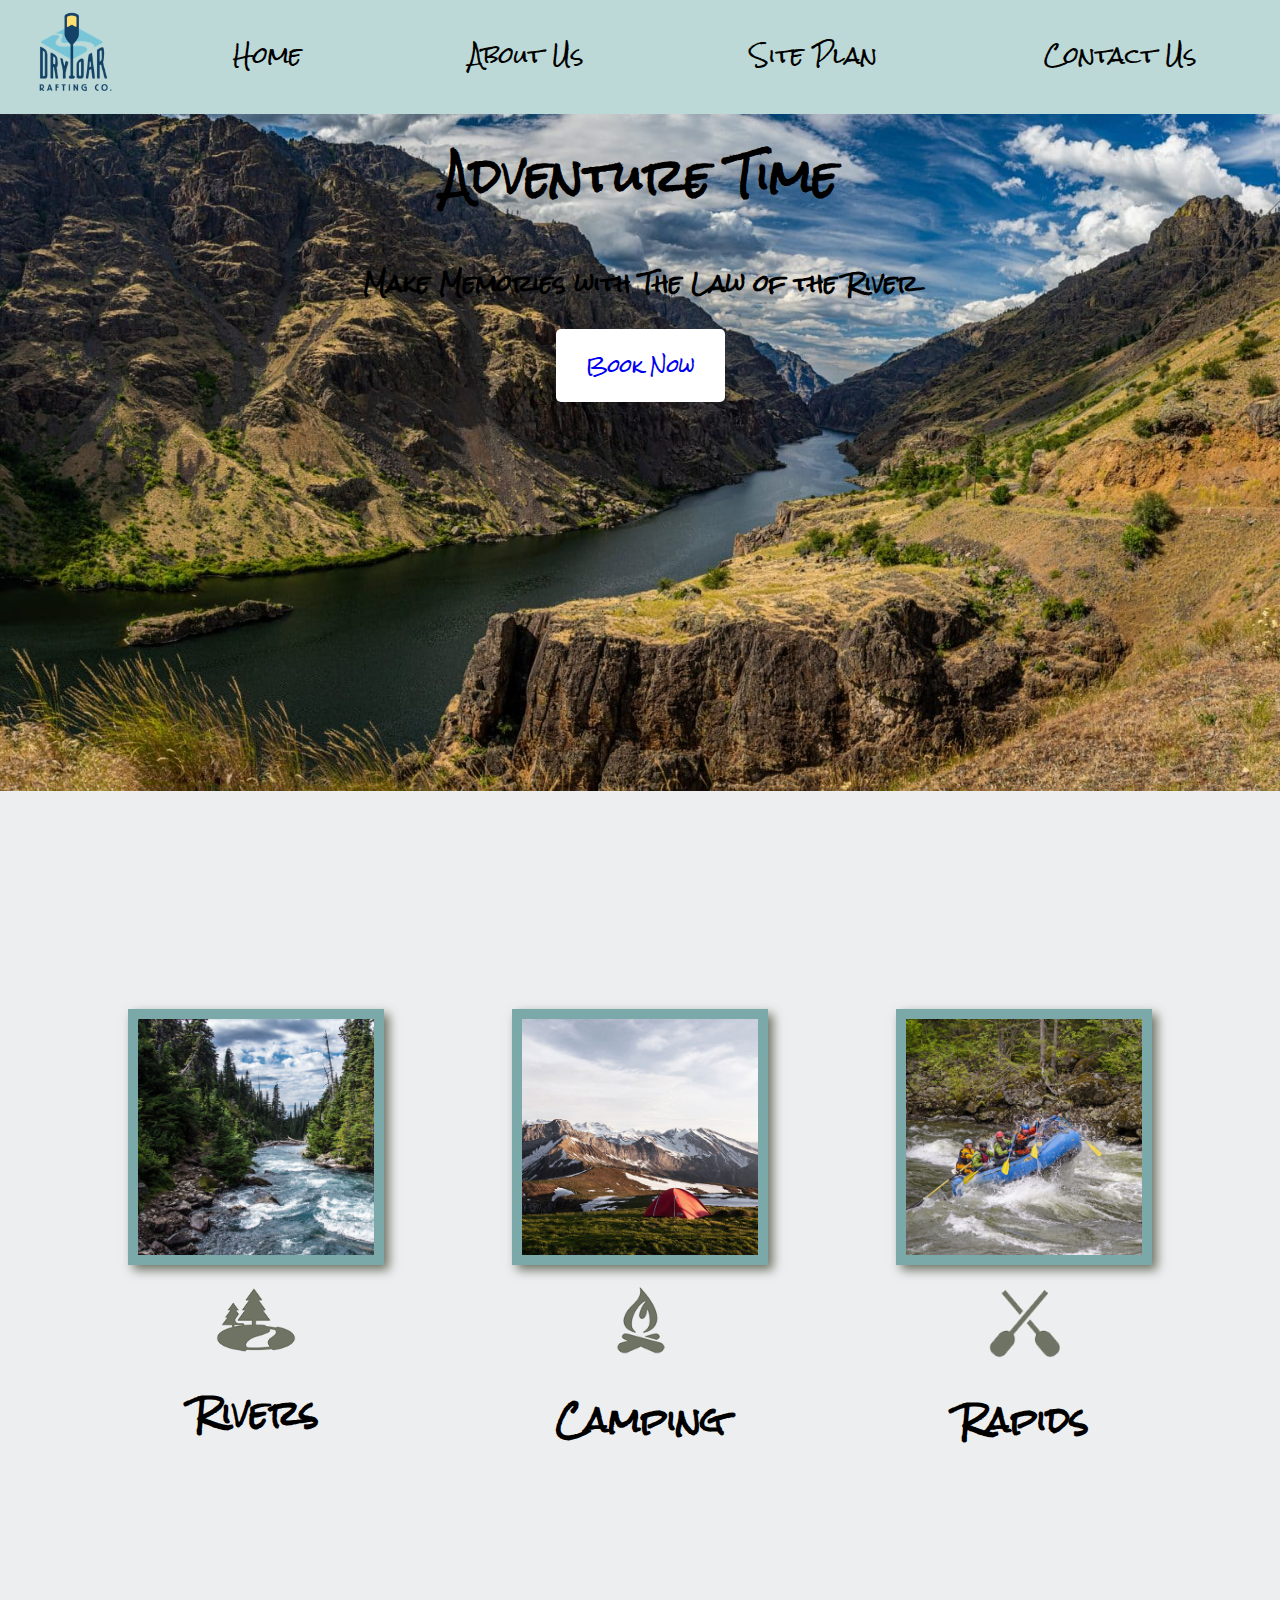
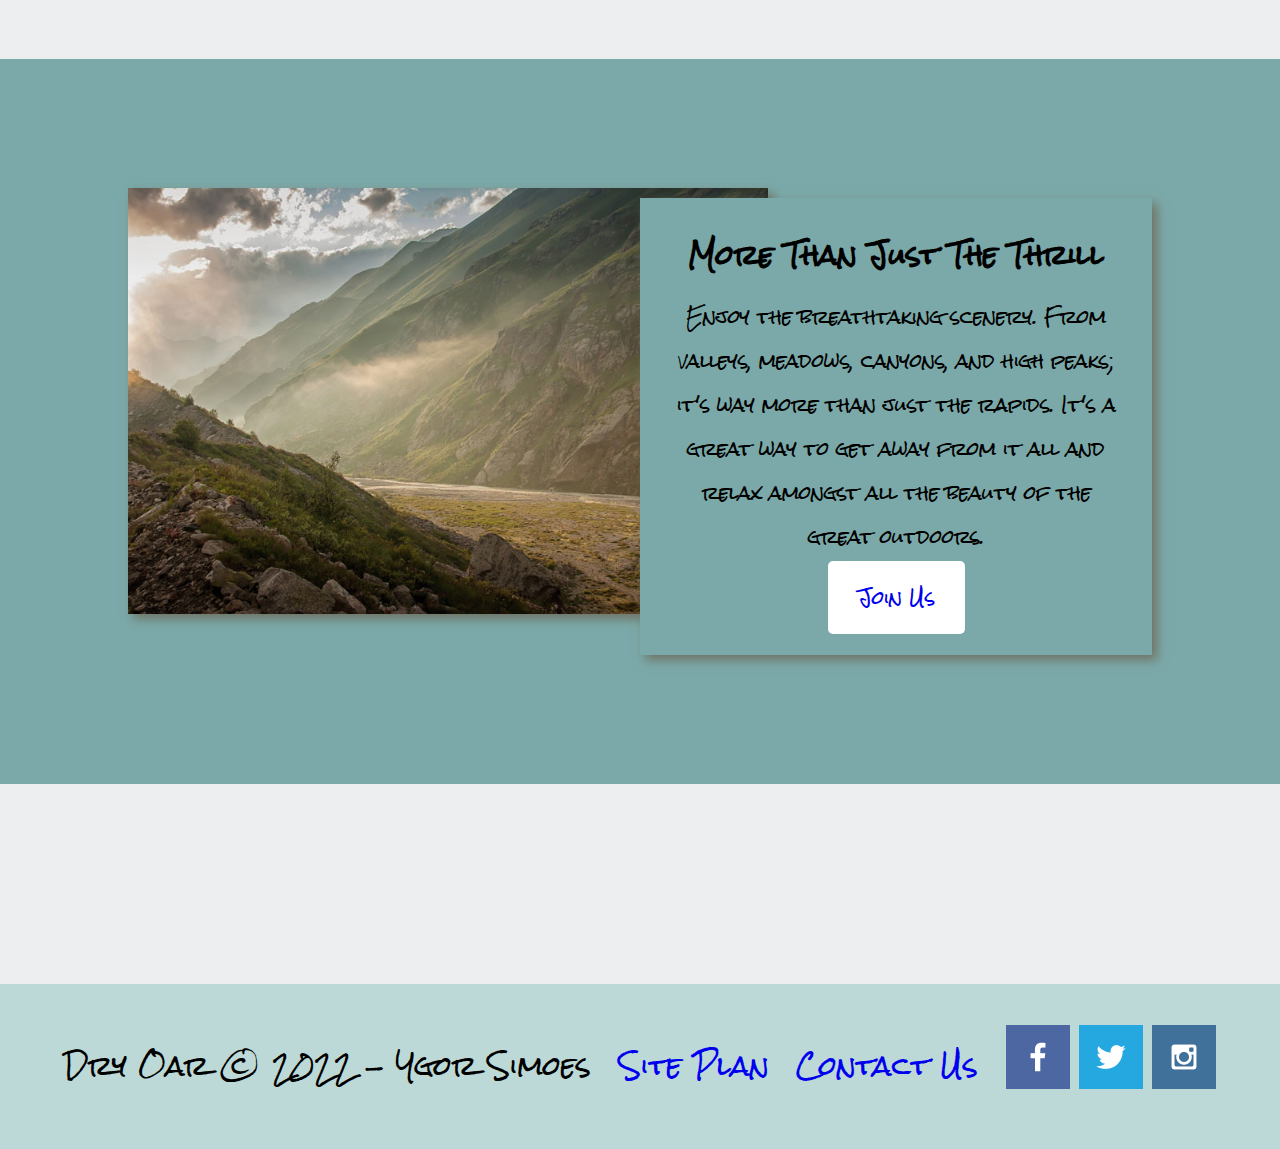
==== commit 90e16474: "rafting changes" ====
--- a/wwr/index.html
+++ b/wwr/index.html
@@ -16,7 +16,7 @@
         </a>
         <nav>
             <a href="index.html">Home</a>
-            <a href="#">Page 2</a>
+            <a href="page_2.html">About Us</a>
             <a href="site-plan-rafting.html">Site Plan</a>
             <a href="contactus.html">Contact Us</a>
         </nav>
--- a/wwr/styles/style.css
+++ b/wwr/styles/style.css
@@ -302,4 +302,13 @@
         margin-top: 25px;
         font-display: 1fr auto;
     }
+}
+
+.About_us_msg{
+    background-color: #7ba9a9;
+}
+.img_strecht{
+    width: 100%;
+    height: 250px;
+    margin-bottom: 0%;
 }